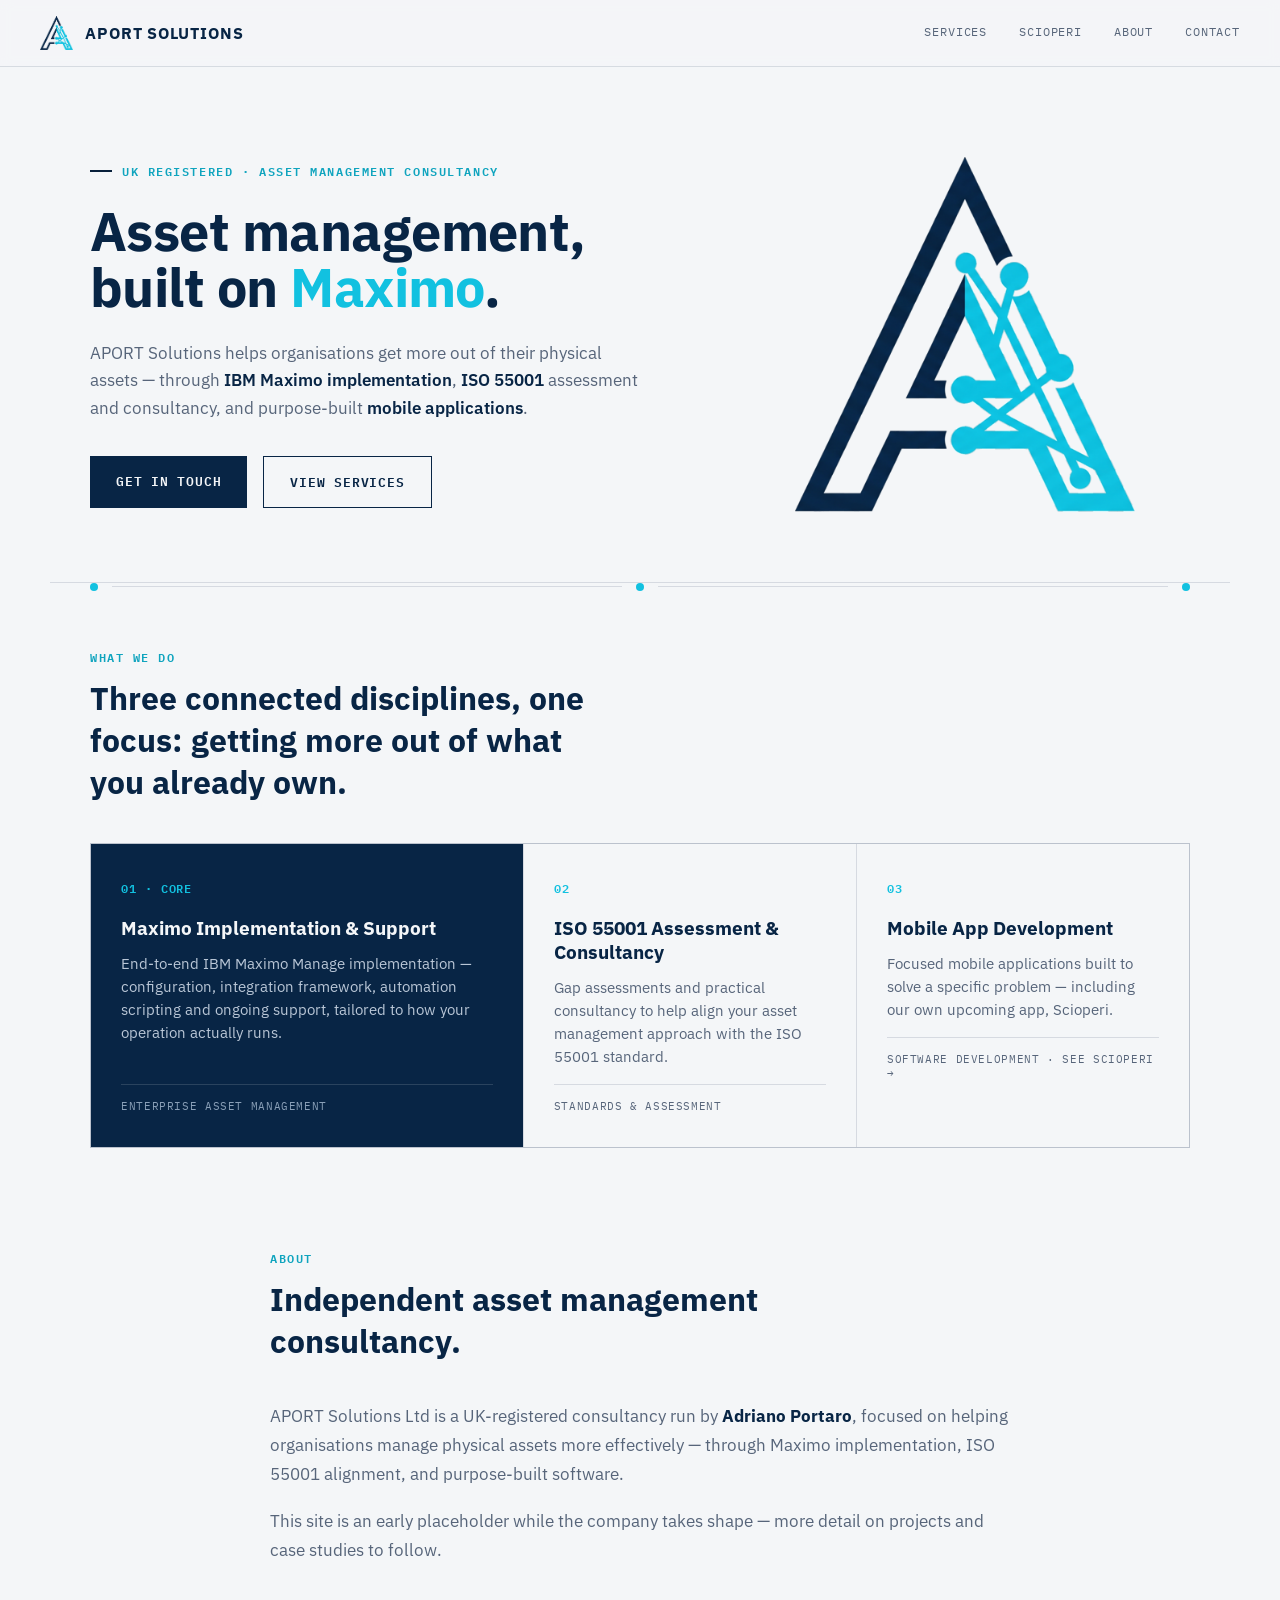
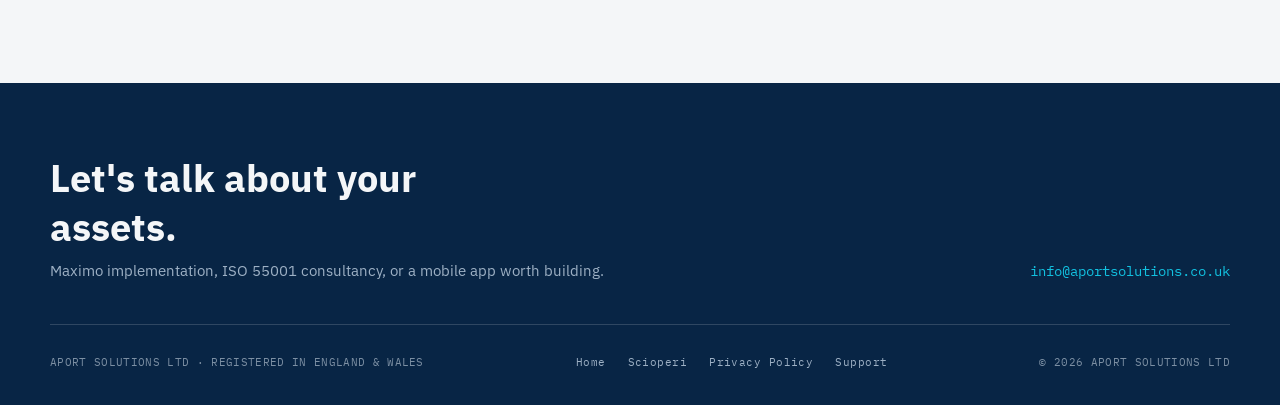
==== index.html @ c3f75586 "Restructure site: add Scioperi page, privacy policy, and support page" ====
<!DOCTYPE html>
<html lang="en">
<head>
<meta charset="UTF-8">
<meta name="viewport" content="width=device-width, initial-scale=1.0">
<title>APORT Solutions Ltd — Asset Management Consultancy</title>
<link rel="preconnect" href="https://fonts.googleapis.com">
<link href="https://fonts.googleapis.com/css2?family=IBM+Plex+Sans:wght@400;500;600;700&family=IBM+Plex+Mono:wght@400;500;600&display=swap" rel="stylesheet">
<style>

  :root{
    --navy:#082545;
    --navy-deep:#051A33;
    --cyan:#12C1E0;
    --paper:#F4F6F8;
    --panel:#EAEEF1;
    --steel:#57657A;
    --line: rgba(8,37,69,0.13);
  }
  *{box-sizing:border-box;}
  html{scroll-behavior:smooth;}
  body{
    margin:0;
    background:var(--paper);
    color:var(--navy);
    font-family:'IBM Plex Sans', sans-serif;
    -webkit-font-smoothing:antialiased;
  }
  .mono{font-family:'IBM Plex Mono', monospace;}
  a{color:inherit;}

  header.topbar{
    position:sticky; top:0; z-index:50;
    display:flex; align-items:center; justify-content:space-between;
    padding:16px 40px;
    background:rgba(244,246,248,0.9);
    backdrop-filter:blur(6px);
    border-bottom:1px solid var(--line);
  }
  .brand{display:flex; align-items:center; gap:12px; text-decoration:none;}
  .brand img{height:34px; width:auto; display:block;}
  .brand-name{font-weight:700; font-size:16px; letter-spacing:0.06em; color:var(--navy);}
  nav.links{display:flex; gap:32px; font-family:'IBM Plex Mono', monospace; font-size:12px; letter-spacing:0.07em; text-transform:uppercase;}
  nav.links a{text-decoration:none; color:var(--steel); border-bottom:1px solid transparent; padding-bottom:3px; transition:border-color .2s, color .2s;}
  nav.links a:hover, nav.links a:focus-visible{color:var(--navy); border-color:var(--cyan);}
  nav.links a.current{color:var(--navy); border-color:var(--cyan);}
  @media (max-width:720px){ nav.links{display:none;} }

  .hero{
    max-width:1180px; margin:0 auto;
    padding:90px 40px 70px;
    display:grid; grid-template-columns:1.15fr 0.85fr; gap:40px; align-items:center;
    border-bottom:1px solid var(--line);
  }
  .hero.narrow{grid-template-columns:1fr; max-width:820px; padding:80px 40px 56px;}
  .eyebrow{
    font-family:'IBM Plex Mono', monospace; font-size:12px; letter-spacing:0.13em;
    text-transform:uppercase; color:var(--cyan); font-weight:600;
    display:flex; align-items:center; gap:10px; margin-bottom:22px;
    filter:brightness(0.85);
  }
  .eyebrow::before{content:''; width:22px; height:2px; background:var(--navy); display:inline-block;}
  h1.hero-title{
    font-size:clamp(34px, 4.4vw, 54px);
    line-height:1.05; letter-spacing:-0.01em;
    font-weight:700; margin:0 0 24px;
  }
  h1.hero-title .accent{color:var(--cyan);}
  p.hero-sub{
    font-size:17px; line-height:1.6; color:var(--steel);
    max-width:56ch; margin:0 0 34px;
  }
  p.hero-sub b{color:var(--navy); font-weight:600;}
  .cta-row{display:flex; gap:16px; flex-wrap:wrap;}
  .btn{
    font-family:'IBM Plex Mono', monospace; font-size:13px; letter-spacing:0.06em;
    text-transform:uppercase; text-decoration:none; padding:14px 26px;
    display:inline-block; font-weight:600; transition:background .2s, color .2s;
  }
  .btn-primary{background:var(--navy); color:var(--paper);}
  .btn-primary:hover{background:var(--cyan); color:var(--navy-deep);}
  .btn-ghost{border:1px solid var(--navy); color:var(--navy);}
  .btn-ghost:hover{background:var(--navy); color:var(--paper);}
  .hero-mark{display:flex; justify-content:center;}
  .hero-mark img{width:100%; max-width:340px; height:auto;}
  @media (max-width:820px){
    .hero{grid-template-columns:1fr; padding:64px 24px 50px;}
    .hero-mark{order:-1; max-width:180px; margin:0 auto 10px;}
    .hero-mark img{max-width:180px;}
  }

  .connector{
    max-width:1180px; margin:0 auto; padding:0 40px;
    display:flex; align-items:center; gap:14px;
    color:var(--steel); font-family:'IBM Plex Mono',monospace; font-size:11.5px;
    letter-spacing:0.1em; text-transform:uppercase;
  }
  .connector .node{width:8px; height:8px; border-radius:50%; background:var(--cyan); flex:none;}
  .connector .wire{flex:1; height:1px; background:var(--line);}

  section.services{padding:56px 40px 100px; max-width:1180px; margin:0 auto;}
  .section-label{font-family:'IBM Plex Mono',monospace; font-size:12px; text-transform:uppercase; letter-spacing:0.13em; color:var(--cyan); font-weight:600; margin:0 0 10px; filter:brightness(0.85);}
  h2.section-title{font-size:clamp(24px,3vw,32px); margin:0 0 40px; font-weight:700; max-width:26ch;}

  .svc-grid{display:grid; grid-template-columns: 1.3fr 1fr 1fr; gap:1px; background:var(--line); border:1px solid var(--line);}
  .svc-card{background:var(--paper); padding:34px 30px; display:flex; flex-direction:column;}
  .svc-card.primary{background:var(--navy); color:var(--paper);}
  .svc-card .svc-code{font-family:'IBM Plex Mono',monospace; font-size:11.5px; letter-spacing:0.08em; margin-bottom:18px; color:var(--cyan); font-weight:600;}
  .svc-card h3{font-size:19px; margin:0 0 12px; font-weight:700;}
  .svc-card p{font-size:14.5px; line-height:1.6; color:var(--steel); margin:0 0 16px; flex:1;}
  .svc-card.primary p{color:#B9C6D6;}
  .svc-tag{font-family:'IBM Plex Mono',monospace; font-size:10.5px; letter-spacing:0.06em; text-transform:uppercase; color:var(--steel); border-top:1px solid var(--line); padding-top:14px; margin-top:auto;}
  .svc-card.primary .svc-tag{color:#8AA0B8; border-top-color:rgba(244,246,248,0.14);}
  .svc-card.link{cursor:pointer;}
  a.svc-card{text-decoration:none; color:inherit; display:flex;}
  @media (max-width:900px){ .svc-grid{grid-template-columns:1fr;} }

  section.scioperi-feature{padding:0 40px 100px; max-width:1180px; margin:0 auto;}
  .scioperi-panel{
    background:var(--navy-deep); color:var(--paper);
    display:grid; grid-template-columns:1fr 1fr; gap:0;
    overflow:hidden;
  }
  .scioperi-copy{padding:48px 44px;}
  .badge{
    display:inline-flex; align-items:center; gap:8px;
    font-family:'IBM Plex Mono',monospace; font-size:11px; letter-spacing:0.08em; text-transform:uppercase;
    background:rgba(18,193,224,0.14); color:var(--cyan); padding:6px 12px; margin-bottom:20px;
  }
  .badge .dot{width:6px; height:6px; border-radius:50%; background:var(--cyan); animation:pulse 2s infinite;}
  @media (prefers-reduced-motion: reduce){ .badge .dot{animation:none;} }
  @keyframes pulse{0%,100%{opacity:1;}50%{opacity:0.35;}}
  .scioperi-copy h3{font-size:26px; margin:0 0 16px; font-weight:700;}
  .scioperi-copy p{font-size:15px; line-height:1.65; color:#B9C6D6; margin:0 0 18px; max-width:44ch;}
  .scioperi-meta{display:flex; gap:26px; flex-wrap:wrap; margin-top:22px; font-family:'IBM Plex Mono',monospace; font-size:11.5px; color:#8AA0B8; text-transform:uppercase; letter-spacing:0.05em;}
  .scioperi-meta b{color:var(--cyan); display:block; font-size:13px; margin-bottom:4px; letter-spacing:0.02em; text-transform:none;}
  .scioperi-visual{
    background:
      radial-gradient(circle at 30% 30%, rgba(18,193,224,0.28), transparent 55%),
      radial-gradient(circle at 70% 70%, rgba(18,193,224,0.16), transparent 55%);
    display:flex; align-items:center; justify-content:center; padding:40px; position:relative;
  }
  .scioperi-visual svg{width:100%; max-width:280px; height:auto;}
  @media (max-width:820px){
    .scioperi-panel{grid-template-columns:1fr;}
    .scioperi-visual{order:-1; padding:30px;}
    .scioperi-copy{padding:36px 26px;}
  }

  section.about{padding:0 40px 100px; max-width:820px; margin:0 auto;}
  section.about p{font-size:16.5px; line-height:1.75; color:var(--steel); margin:0 0 18px;}
  section.about p b{color:var(--navy);}

  footer{background:var(--navy); color:var(--paper); padding:70px 40px 36px;}
  .footer-inner{max-width:1180px; margin:0 auto;}
  .footer-cta{display:flex; justify-content:space-between; align-items:flex-end; flex-wrap:wrap; gap:30px; border-bottom:1px solid rgba(244,246,248,0.16); padding-bottom:44px; margin-bottom:30px;}
  .footer-cta h2{font-size:clamp(26px,3.6vw,38px); margin:0 0 10px; max-width:16ch; font-weight:700;}
  .footer-cta p{color:#9DB0C4; font-size:14.5px; margin:0;}
  .footer-contact{font-family:'IBM Plex Mono',monospace; font-size:14px;}
  .footer-contact a{text-decoration:none; color:var(--cyan);}
  .footer-meta{display:flex; justify-content:space-between; flex-wrap:wrap; gap:12px; font-family:'IBM Plex Mono',monospace; font-size:11px; color:#7C8FA3; letter-spacing:0.03em;}
  .footer-links{display:flex; gap:22px; flex-wrap:wrap; font-family:'IBM Plex Mono',monospace; font-size:11px; letter-spacing:0.04em;}
  .footer-links a{text-decoration:none; color:#9DB0C4;}
  .footer-links a:hover{color:var(--cyan);}

  ::selection{background:var(--cyan); color:var(--navy-deep);}
  a:focus-visible, button:focus-visible{outline:2px solid var(--cyan); outline-offset:3px;}

  /* generic content page (privacy / support) */
  section.doc{padding:0 40px 100px; max-width:760px; margin:0 auto;}
  section.doc h2{font-size:22px; margin:36px 0 14px; font-weight:700;}
  section.doc h2:first-child{margin-top:0;}
  section.doc p, section.doc li{font-size:15px; line-height:1.75; color:var(--steel); margin:0 0 14px;}
  section.doc ul{margin:0 0 18px; padding-left:20px;}
  section.doc .updated{font-family:'IBM Plex Mono',monospace; font-size:12px; color:var(--steel); margin-bottom:30px; display:block;}
  .note-box{background:var(--panel); border-left:3px solid var(--cyan); padding:16px 20px; font-size:13.5px; color:var(--steel); line-height:1.6; margin:0 0 34px;}
  .note-box b{color:var(--navy);}
  .faq-item{border-top:1px solid var(--line); padding:22px 0;}
  .faq-item:last-child{border-bottom:1px solid var(--line);}
  .faq-item h3{font-size:16px; margin:0 0 8px; font-weight:600;}
  .faq-item p{margin:0;}

  @media (max-width:640px){
    header.topbar{padding:14px 20px;}
    section.services{padding:40px 20px 70px;}
    section.scioperi-feature, section.about, section.doc{padding:0 20px 70px;}
    footer{padding:50px 20px 26px;}
    .connector{padding:0 20px;}
  }

</style>
</head>
<body>
<header class="topbar">
  <a class="brand" href="index.html">
    <img src="[data-uri]" alt="APORT Solutions mark">
    <span class="brand-name">APORT SOLUTIONS</span>
  </a>
  <nav class="links">
    <a href="index.html#services">Services</a>
    <a href="scioperi.html">Scioperi</a>
    <a href="index.html#about">About</a>
    <a href="index.html#contact">Contact</a>
  </nav>
</header>

<section class="hero">
  <div>
    <div class="eyebrow">UK Registered &middot; Asset Management Consultancy</div>
    <h1 class="hero-title">Asset management, built on <span class="accent">Maximo</span>.</h1>
    <p class="hero-sub">APORT Solutions helps organisations get more out of their physical assets &mdash; through <b>IBM Maximo implementation</b>, <b>ISO 55001</b> assessment and consultancy, and purpose-built <b>mobile applications</b>.</p>
    <div class="cta-row">
      <a class="btn btn-primary" href="#contact">Get in touch</a>
      <a class="btn btn-ghost" href="#services">View services</a>
    </div>
  </div>
  <div class="hero-mark">
    <img src="[data-uri]" alt="APORT Solutions logo mark">
  </div>
</section>

<div class="connector">
  <span class="node"></span><span class="wire"></span><span class="node"></span><span class="wire"></span><span class="node"></span>
</div>

<section class="services" id="services">
  <div class="section-label">What we do</div>
  <h2 class="section-title">Three connected disciplines, one focus: getting more out of what you already own.</h2>
  <div class="svc-grid">
    <div class="svc-card primary">
      <div class="svc-code">01 &middot; CORE</div>
      <h3>Maximo Implementation &amp; Support</h3>
      <p>End-to-end IBM Maximo Manage implementation &mdash; configuration, integration framework, automation scripting and ongoing support, tailored to how your operation actually runs.</p>
      <div class="svc-tag">Enterprise Asset Management</div>
    </div>
    <div class="svc-card">
      <div class="svc-code">02</div>
      <h3>ISO 55001 Assessment &amp; Consultancy</h3>
      <p>Gap assessments and practical consultancy to help align your asset management approach with the ISO 55001 standard.</p>
      <div class="svc-tag">Standards &amp; Assessment</div>
    </div>
    <a class="svc-card" href="scioperi.html" style="text-decoration:none; color:inherit;">
      <div>
        <div class="svc-code">03</div>
        <h3>Mobile App Development</h3>
        <p>Focused mobile applications built to solve a specific problem &mdash; including our own upcoming app, Scioperi.</p>
        <div class="svc-tag">Software Development &middot; See Scioperi &rarr;</div>
      </div>
    </a>
  </div>
</section>

<section class="about" id="about">
  <div class="section-label">About</div>
  <h2 class="section-title">Independent asset management consultancy.</h2>
  <p>APORT Solutions Ltd is a UK-registered consultancy run by <b>Adriano Portaro</b>, focused on helping organisations manage physical assets more effectively &mdash; through Maximo implementation, ISO 55001 alignment, and purpose-built software.</p>
  <p>This site is an early placeholder while the company takes shape &mdash; more detail on projects and case studies to follow.</p>
</section>

<footer id="contact">
  <div class="footer-inner">
    <div class="footer-cta">
      <div>
        <h2>Let's talk about your assets.</h2>
        <p>Maximo implementation, ISO 55001 consultancy, or a mobile app worth building.</p>
      </div>
      <div class="footer-contact">
        <div><a href="mailto:info@aportsolutions.co.uk">info@aportsolutions.co.uk</a></div>
      </div>
    </div>
    <div class="footer-meta">
      <div>APORT SOLUTIONS LTD &middot; REGISTERED IN ENGLAND &amp; WALES</div>
      <div class="footer-links">
        <a href="index.html">Home</a>
        <a href="scioperi.html">Scioperi</a>
        <a href="privacy-policy.html">Privacy Policy</a>
        <a href="support.html">Support</a>
      </div>
      <div>&copy; 2026 APORT SOLUTIONS LTD</div>
    </div>
  </div>
</footer>
</body>
</html>
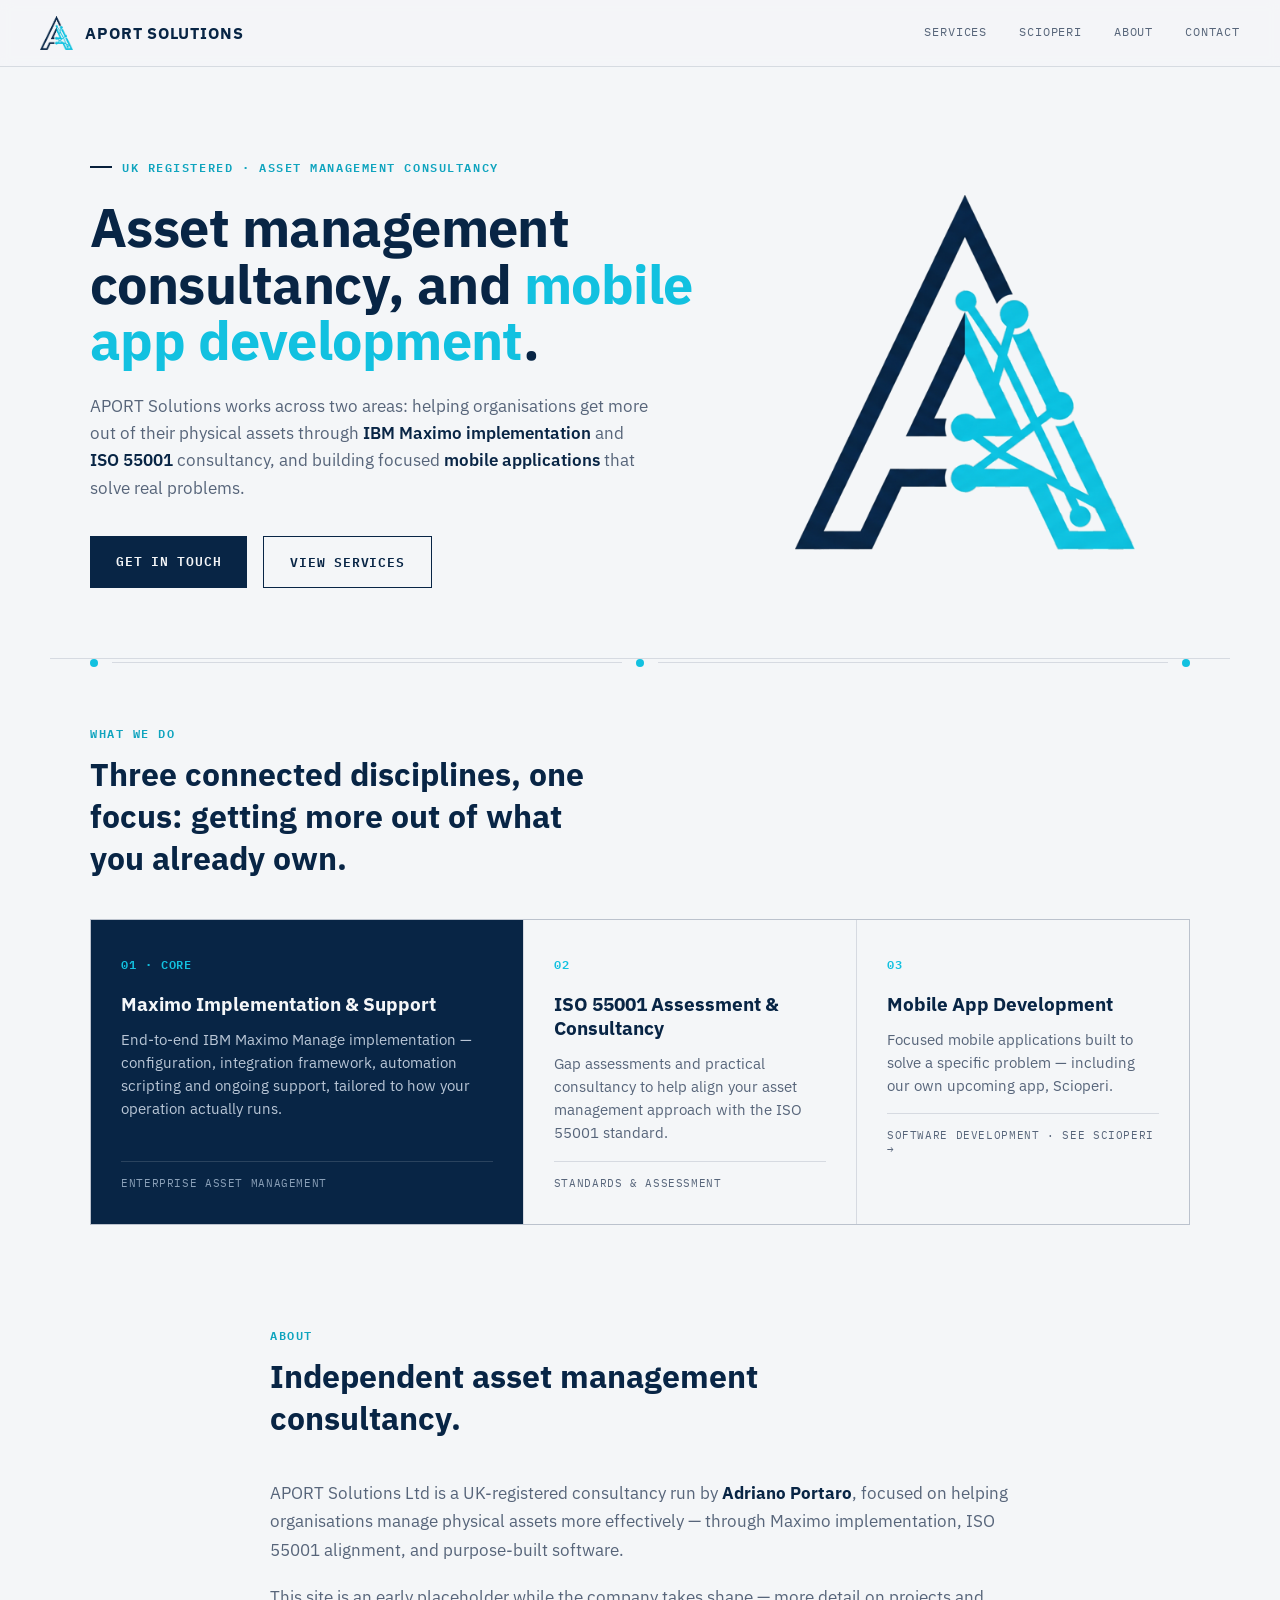
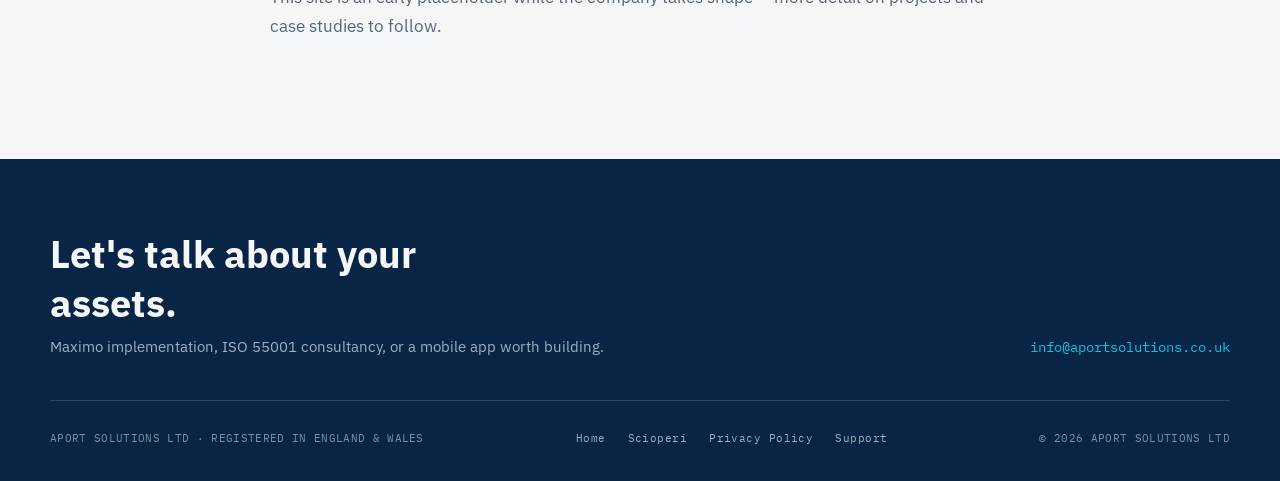
==== commit 0ff5a52e: "Bilancio il sottotitolo hero tra asset management e mobile app development" ====
--- a/index.html
+++ b/index.html
@@ -207,8 +207,8 @@
 <section class="hero">
   <div>
     <div class="eyebrow">UK Registered &middot; Asset Management Consultancy</div>
-    <h1 class="hero-title">Asset management, built on <span class="accent">Maximo</span>.</h1>
-    <p class="hero-sub">APORT Solutions helps organisations get more out of their physical assets &mdash; through <b>IBM Maximo implementation</b>, <b>ISO 55001</b> assessment and consultancy, and purpose-built <b>mobile applications</b>.</p>
+    <h1 class="hero-title">Asset management consultancy, and <span class="accent">mobile app development</span>.</h1>
+    <p class="hero-sub">APORT Solutions works across two areas: helping organisations get more out of their physical assets through <b>IBM Maximo implementation</b> and <b>ISO 55001</b> consultancy, and building focused <b>mobile applications</b> that solve real problems.</p>
     <div class="cta-row">
       <a class="btn btn-primary" href="#contact">Get in touch</a>
       <a class="btn btn-ghost" href="#services">View services</a>
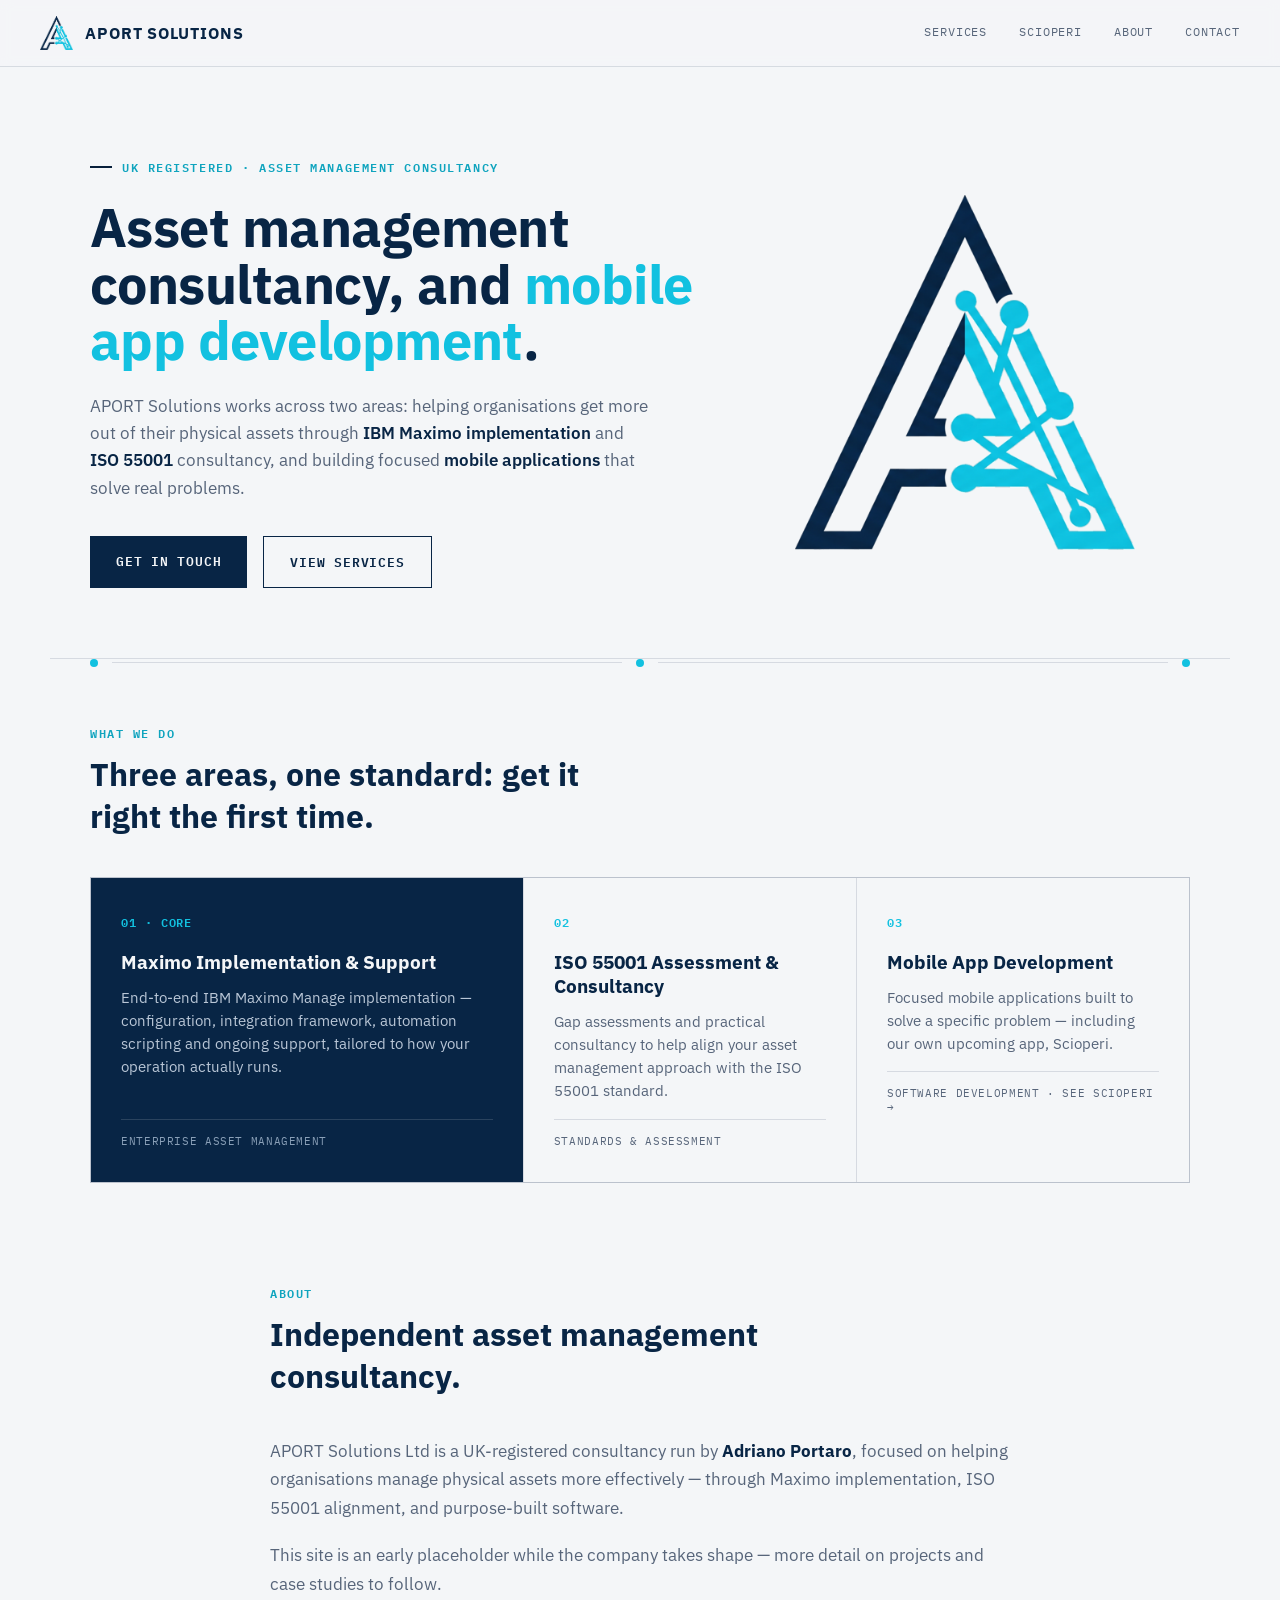
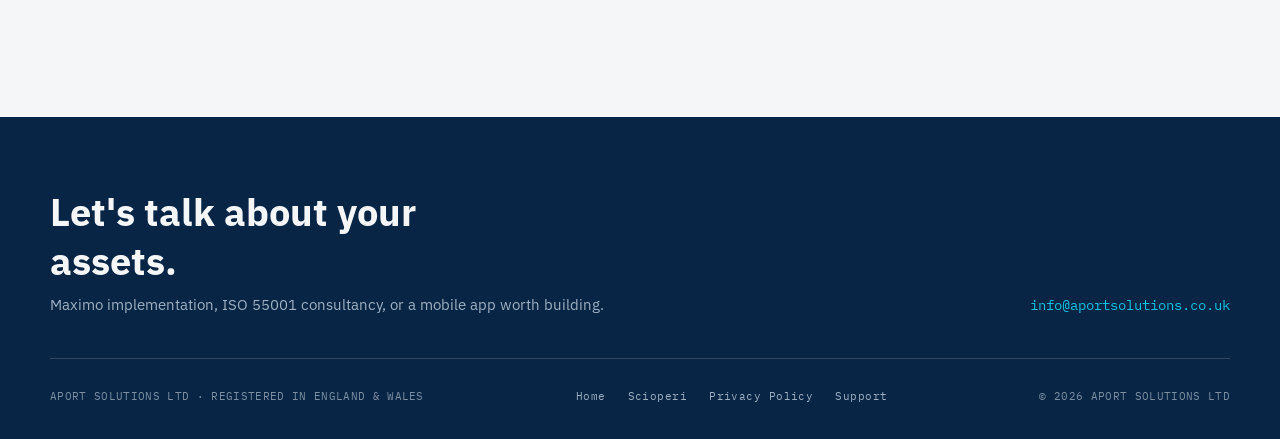
==== commit c8b09844: "Rendo neutro anche il titolo della sezione servizi" ====
--- a/index.html
+++ b/index.html
@@ -225,7 +225,7 @@
 
 <section class="services" id="services">
   <div class="section-label">What we do</div>
-  <h2 class="section-title">Three connected disciplines, one focus: getting more out of what you already own.</h2>
+  <h2 class="section-title">Three areas, one standard: get it right the first time.</h2>
   <div class="svc-grid">
     <div class="svc-card primary">
       <div class="svc-code">01 &middot; CORE</div>
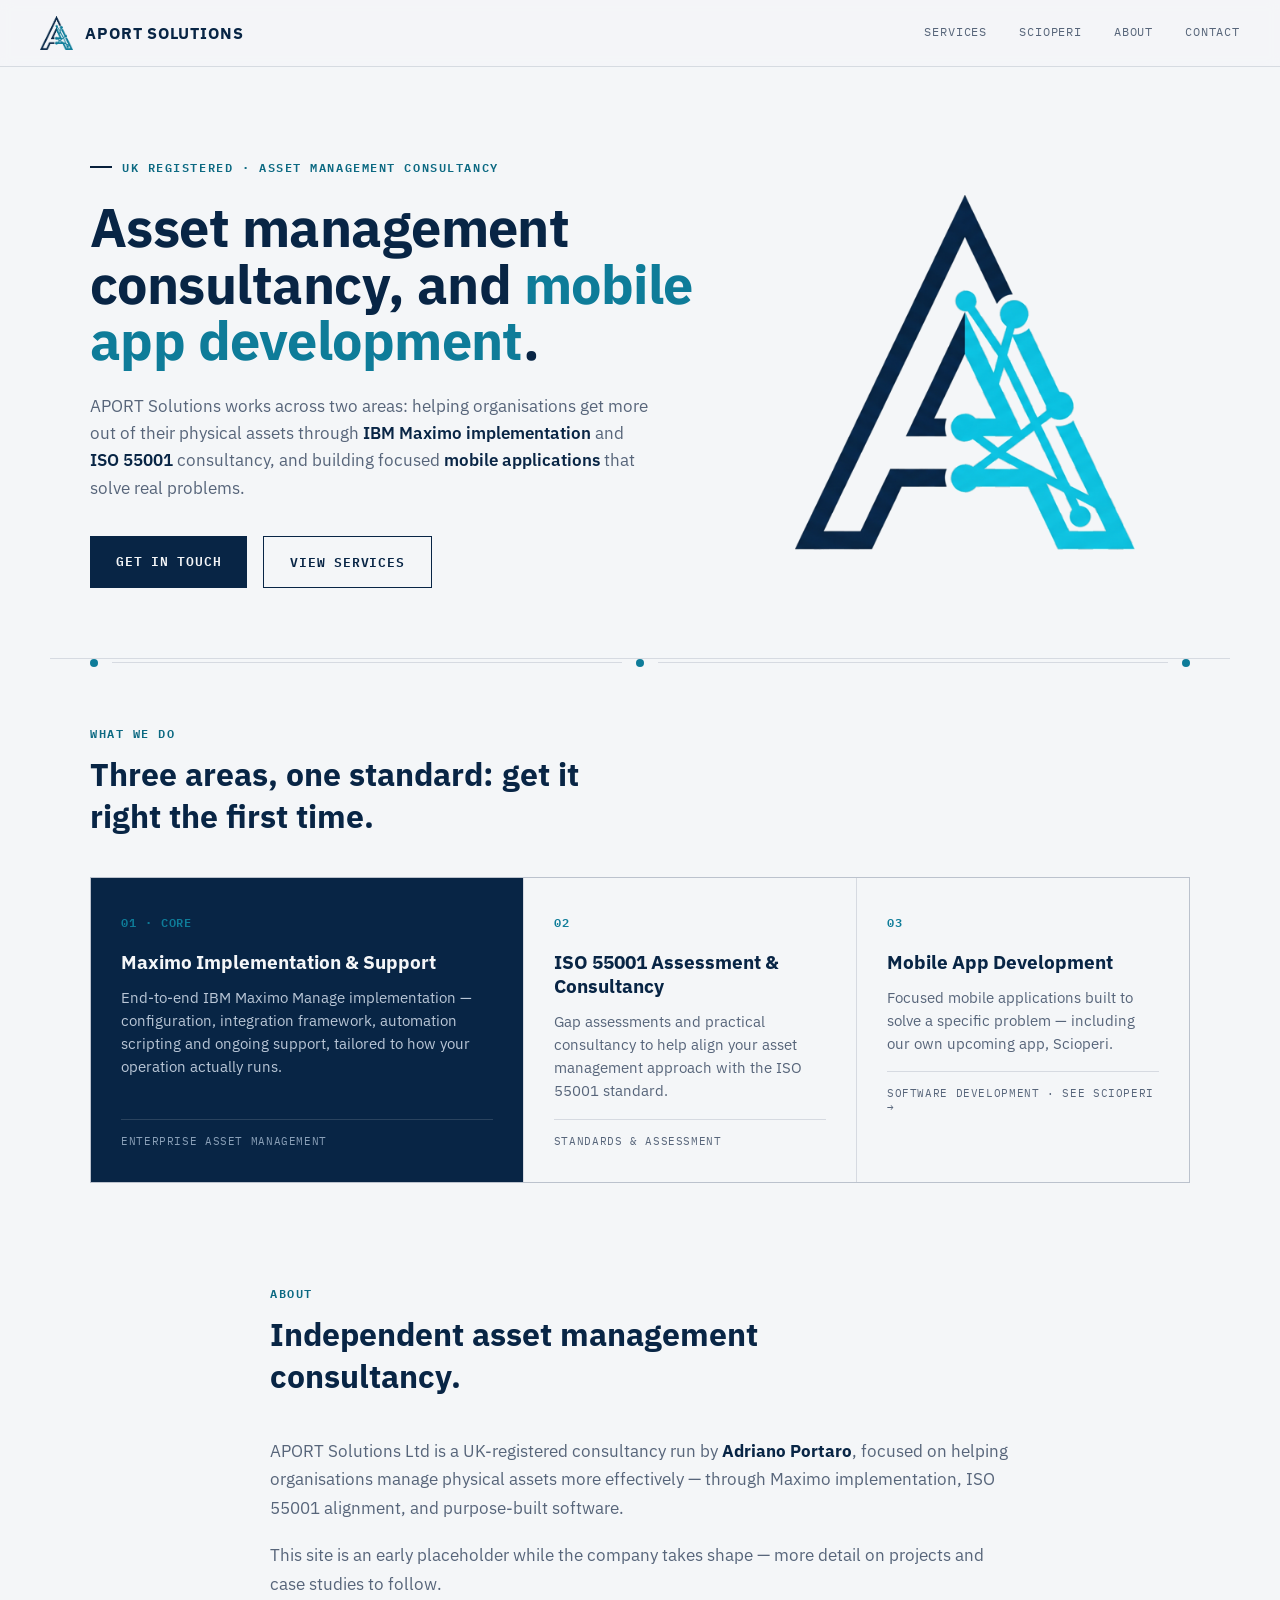
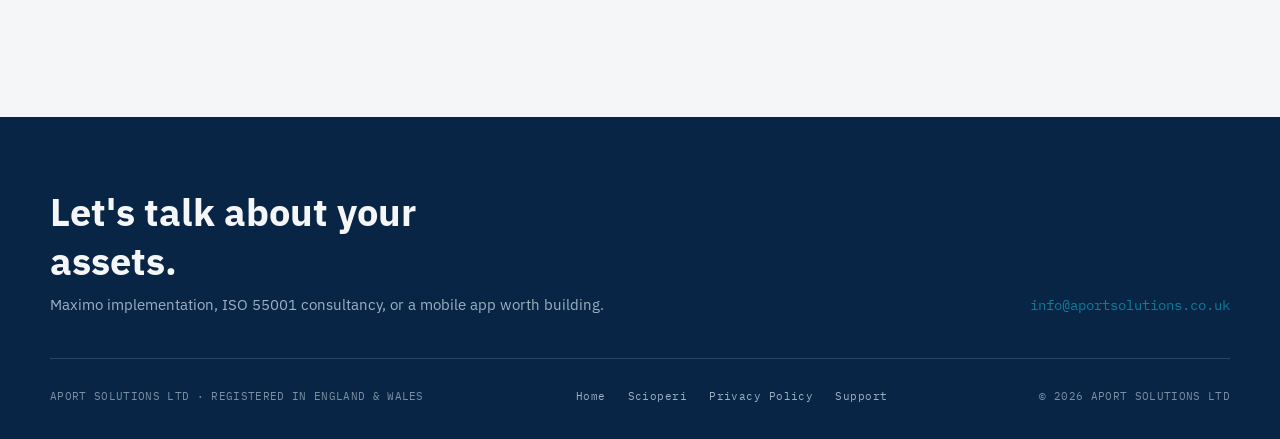
==== commit b760661f: "Ricoloro anche il logo con la nuova tonalita' di blu piu' scura" ====
--- a/index.html
+++ b/index.html
@@ -11,7 +11,7 @@
   :root{
     --navy:#082545;
     --navy-deep:#051A33;
-    --cyan:#12C1E0;
+    --cyan:#0E7C99;
     --paper:#F4F6F8;
     --panel:#EAEEF1;
     --steel:#57657A;
@@ -193,7 +193,7 @@
 <body>
 <header class="topbar">
   <a class="brand" href="index.html">
-    <img src="[data-uri]" alt="APORT Solutions mark">
+    <img src="[data-uri]" alt="APORT Solutions mark">
     <span class="brand-name">APORT SOLUTIONS</span>
   </a>
   <nav class="links">
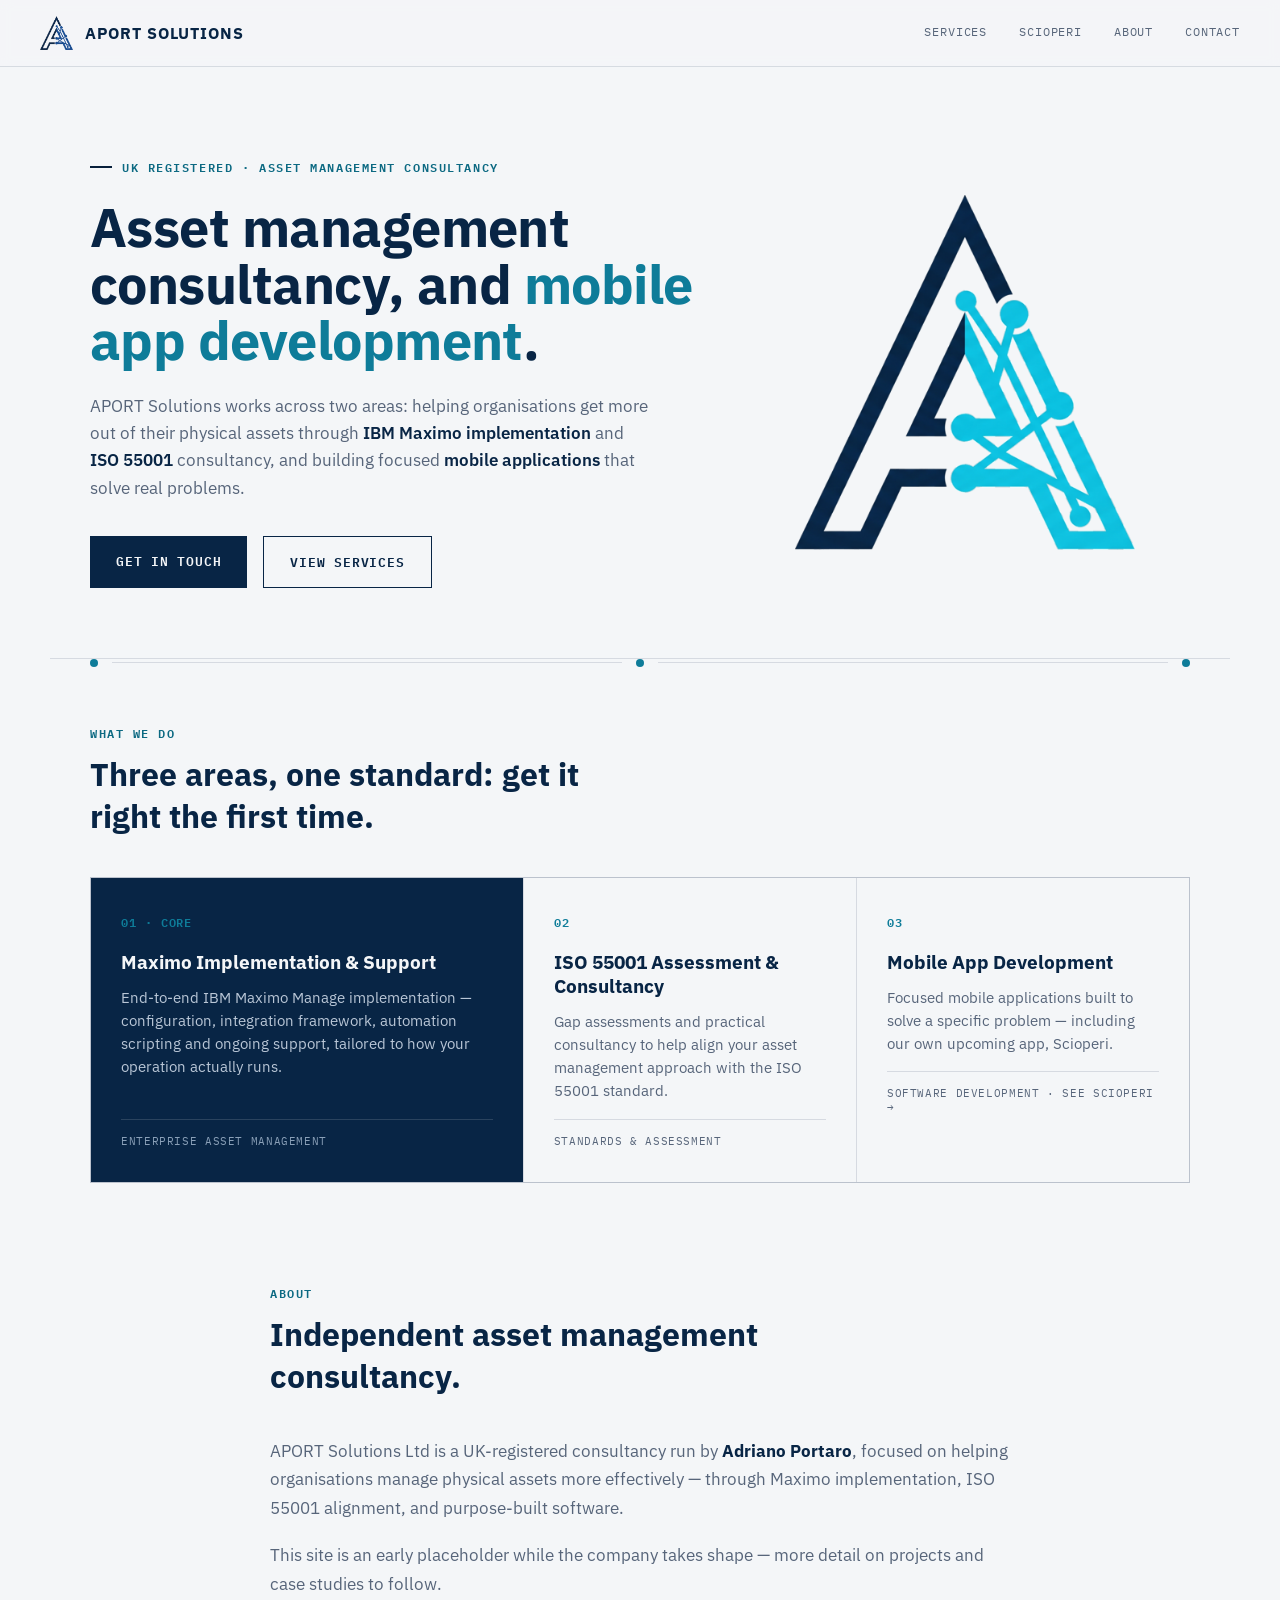
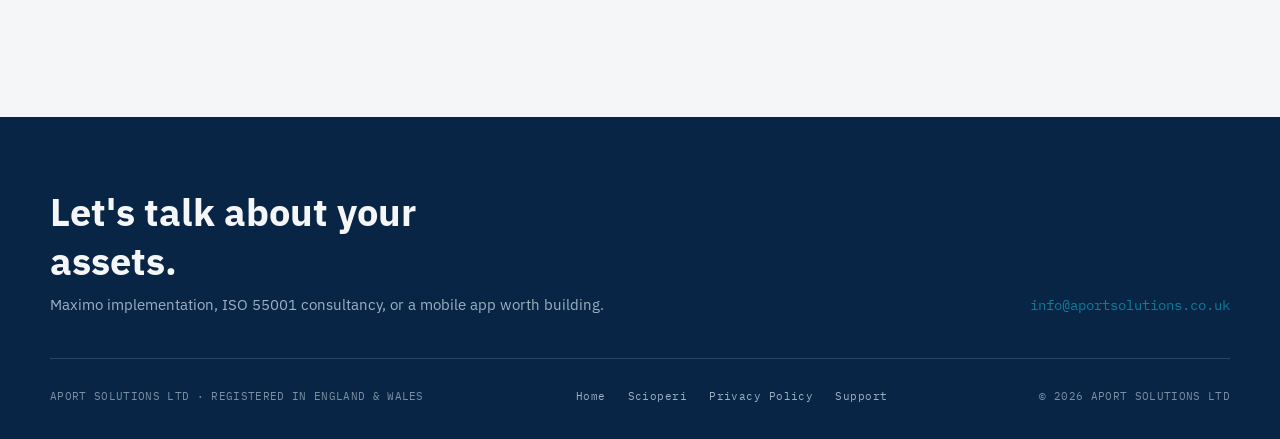
==== commit 10bcfd1a: "Sostituisco il logo con la versione fornita, ottimizzata per il web" ====
--- a/index.html
+++ b/index.html
@@ -193,7 +193,7 @@
 <body>
 <header class="topbar">
   <a class="brand" href="index.html">
-    <img src="[data-uri]" alt="APORT Solutions mark">
+    <img src="[data-uri]" alt="APORT Solutions mark">
     <span class="brand-name">APORT SOLUTIONS</span>
   </a>
   <nav class="links">
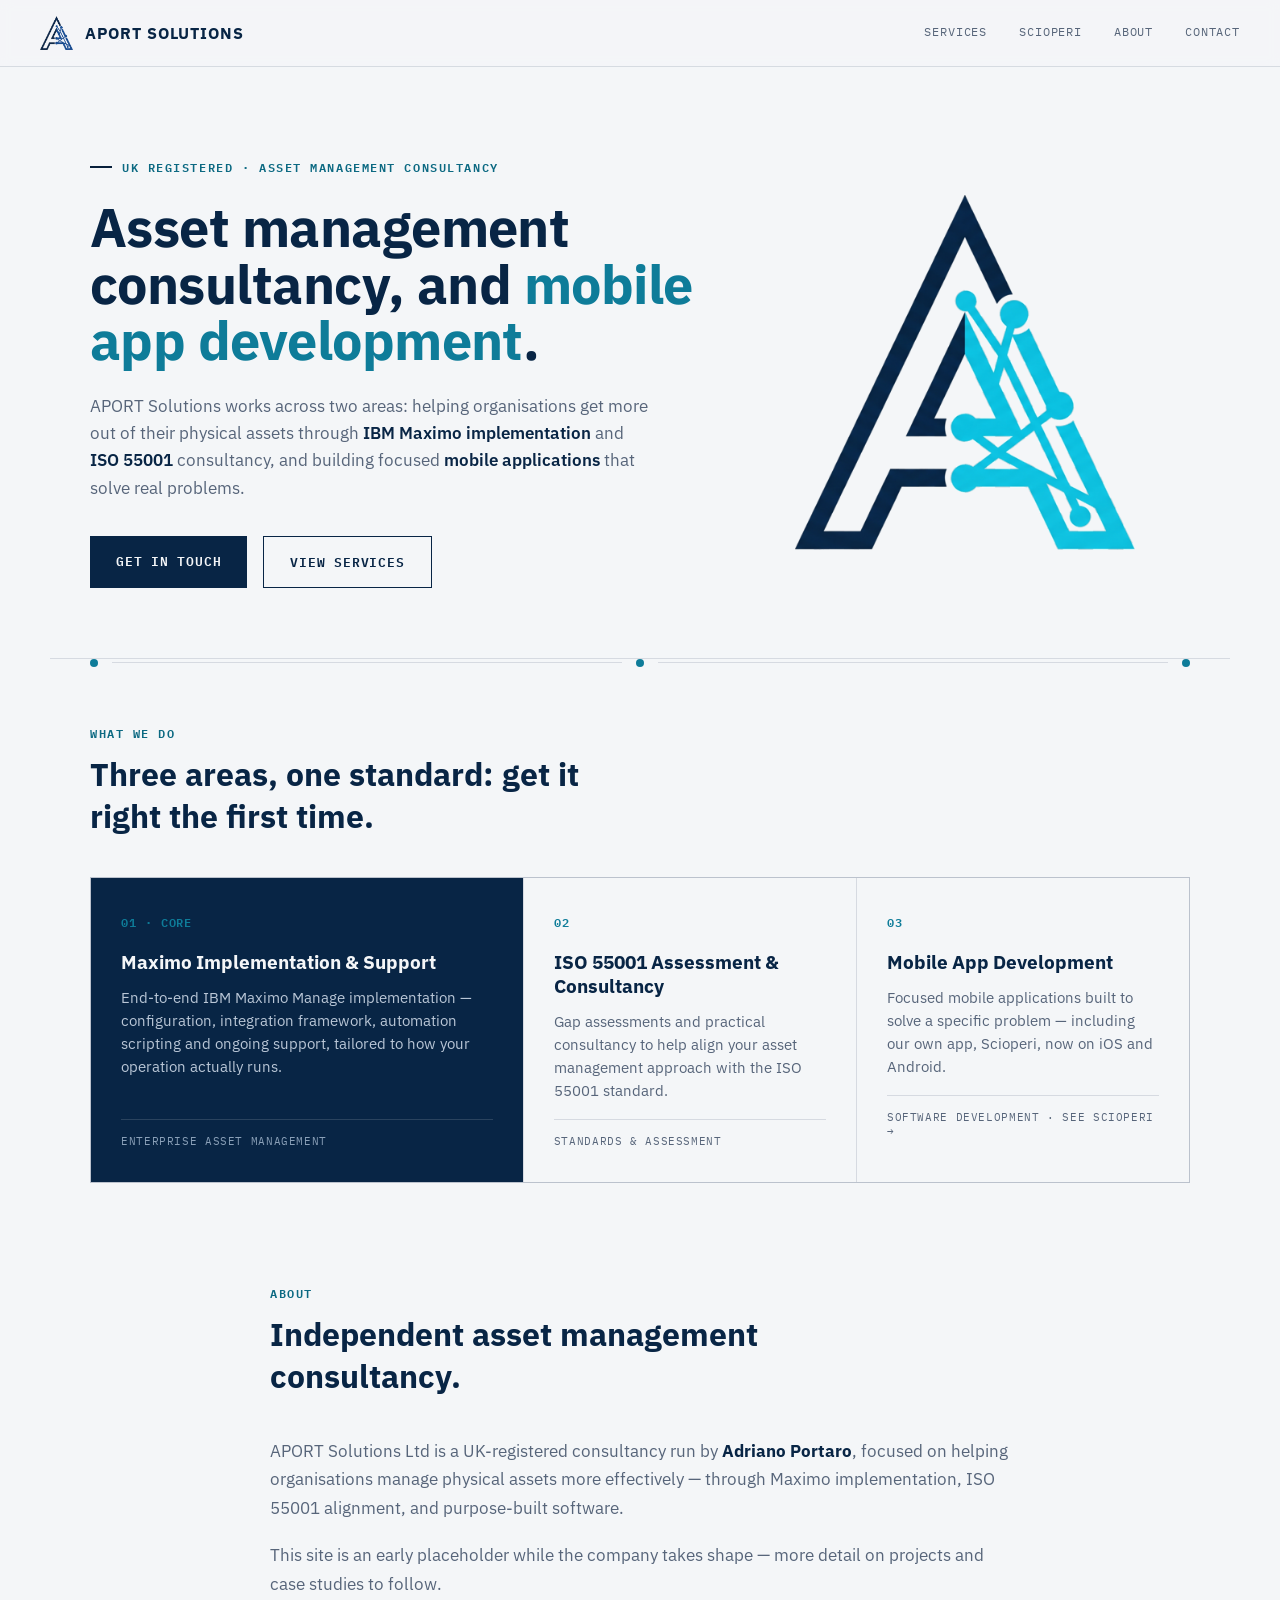
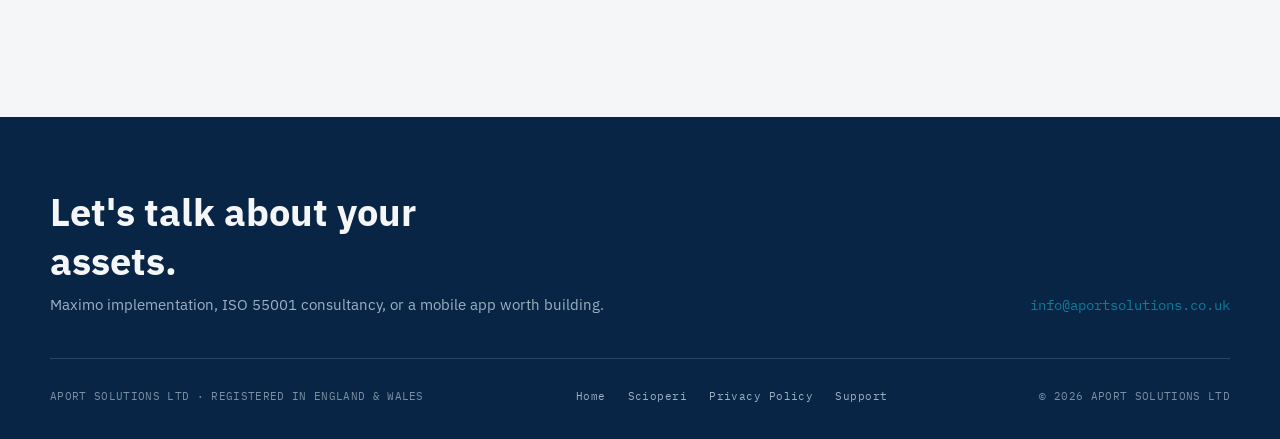
==== commit 24607065: "Scioperi: app disponibile su App Store e Google Play, aggiungo pulsanti store e splash screen" ====
--- a/index.html
+++ b/index.html
@@ -243,7 +243,7 @@
       <div>
         <div class="svc-code">03</div>
         <h3>Mobile App Development</h3>
-        <p>Focused mobile applications built to solve a specific problem &mdash; including our own upcoming app, Scioperi.</p>
+        <p>Focused mobile applications built to solve a specific problem &mdash; including our own app, Scioperi, now on iOS and Android.</p>
         <div class="svc-tag">Software Development &middot; See Scioperi &rarr;</div>
       </div>
     </a>
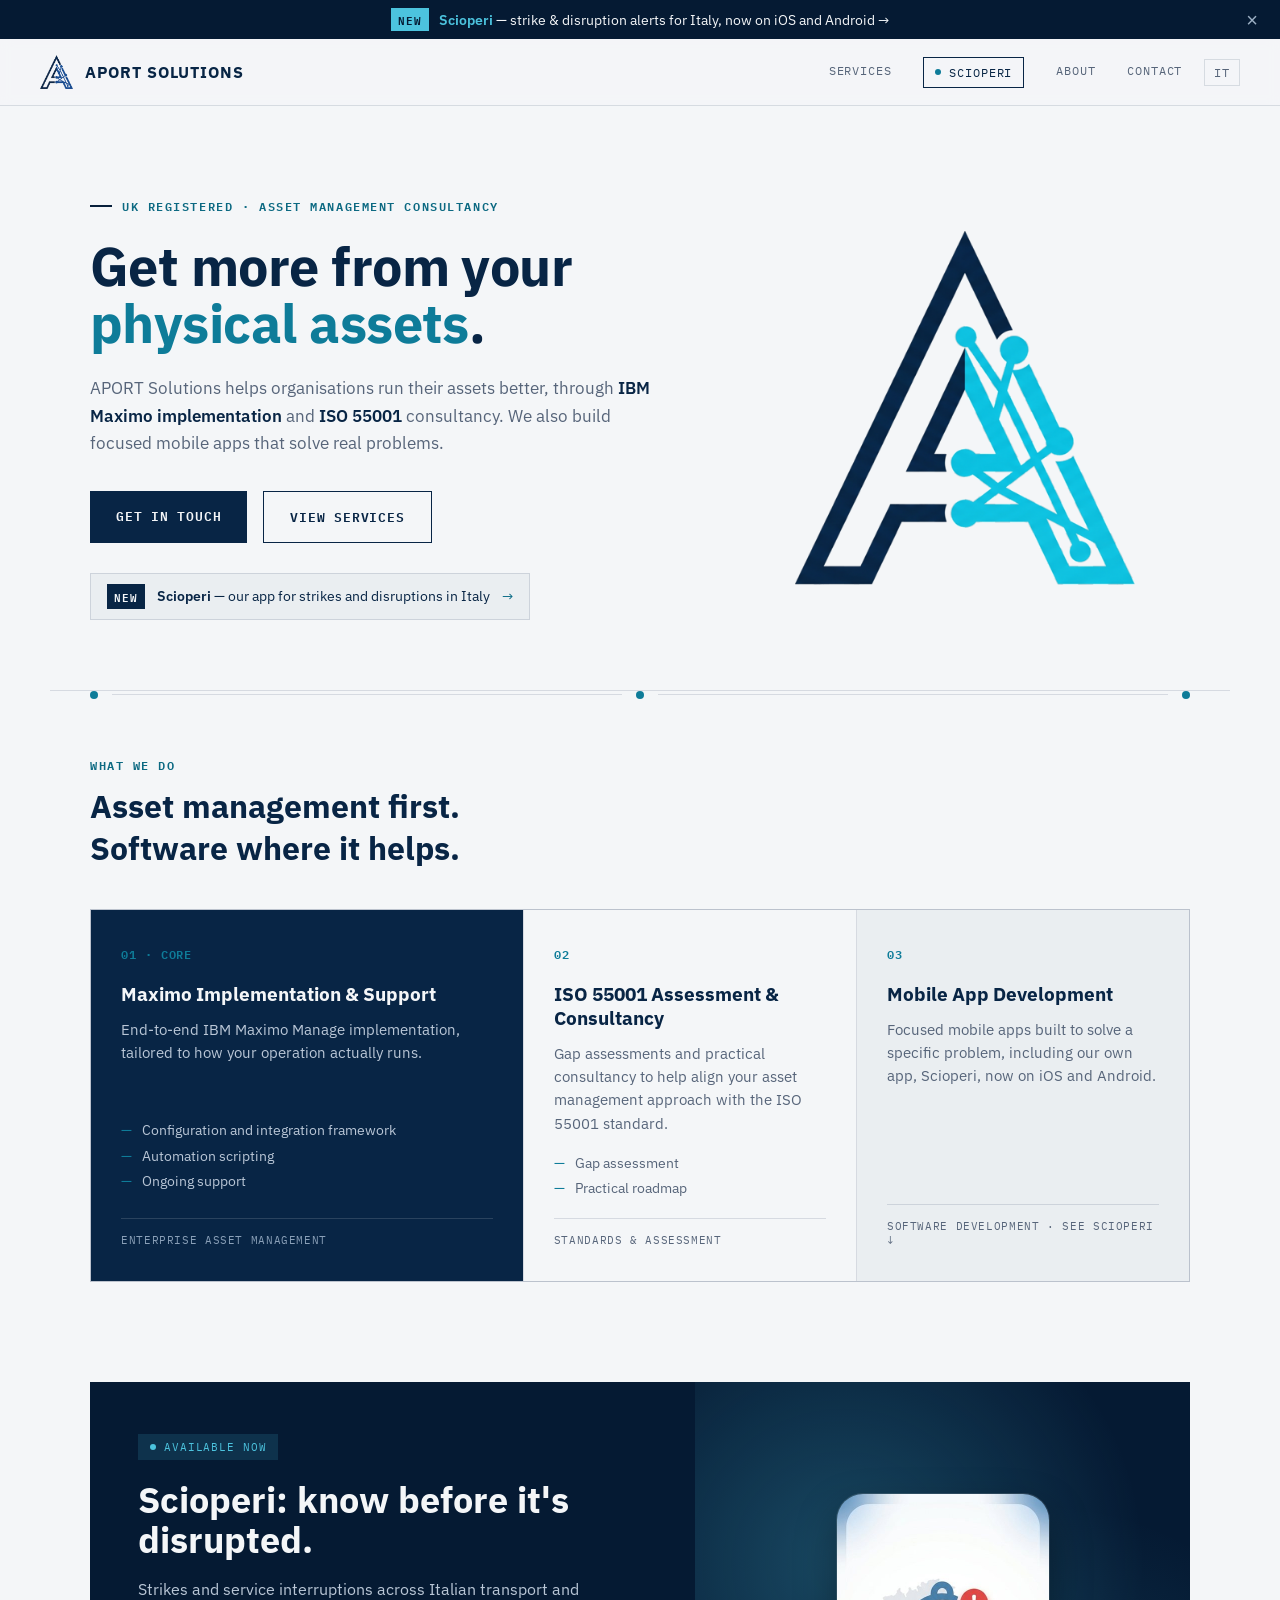
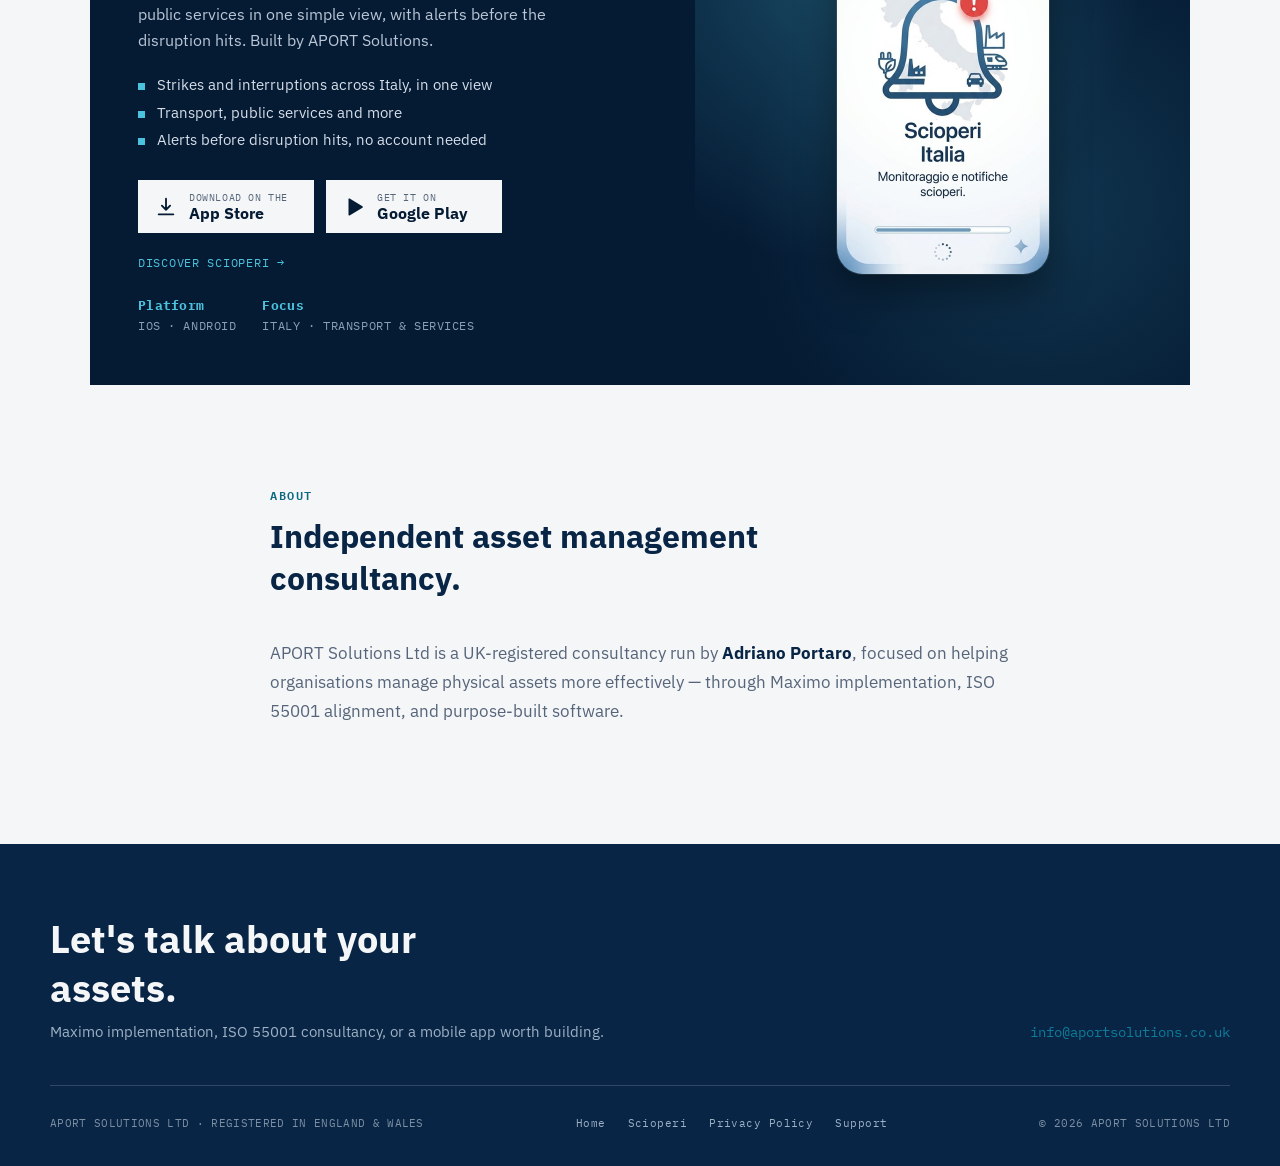
==== commit 222d6aad: "Rinnovo sito: CSS condiviso, home IT/EN, Scioperi in evidenza, menu mobile e meta SEO Co-Authored-By" ====
--- a/index.html
+++ b/index.html
@@ -4,218 +4,64 @@
 <meta charset="UTF-8">
 <meta name="viewport" content="width=device-width, initial-scale=1.0">
 <title>APORT Solutions Ltd — Asset Management Consultancy</title>
+<meta name="description" content="UK asset management consultancy: IBM Maximo implementation, ISO 55001 assessment, and mobile apps including Scioperi, now on iOS and Android.">
+<meta name="theme-color" content="#082545">
+<link rel="canonical" href="https://aportsolutions.co.uk/">
+<link rel="alternate" hreflang="it" href="https://aportsolutions.co.uk/index-it.html">
+<link rel="alternate" hreflang="en" href="https://aportsolutions.co.uk/index.html">
+<link rel="alternate" hreflang="x-default" href="https://aportsolutions.co.uk/index.html">
+<meta property="og:type" content="website">
+<meta property="og:site_name" content="APORT Solutions">
+<meta property="og:title" content="APORT Solutions Ltd — Asset Management Consultancy">
+<meta property="og:description" content="UK asset management consultancy: IBM Maximo implementation, ISO 55001 assessment, and mobile apps including Scioperi, now on iOS and Android.">
+<meta property="og:url" content="https://aportsolutions.co.uk/">
+<meta property="og:image" content="https://aportsolutions.co.uk/assets/logo-hero.png">
+<meta property="og:locale" content="en_GB">
+<link rel="icon" type="image/png" href="assets/favicon.png">
+<link rel="apple-touch-icon" href="assets/apple-touch-icon.png">
 <link rel="preconnect" href="https://fonts.googleapis.com">
+<link rel="preconnect" href="https://fonts.gstatic.com" crossorigin>
 <link href="https://fonts.googleapis.com/css2?family=IBM+Plex+Sans:wght@400;500;600;700&family=IBM+Plex+Mono:wght@400;500;600&display=swap" rel="stylesheet">
-<style>
-
-  :root{
-    --navy:#082545;
-    --navy-deep:#051A33;
-    --cyan:#0E7C99;
-    --paper:#F4F6F8;
-    --panel:#EAEEF1;
-    --steel:#57657A;
-    --line: rgba(8,37,69,0.13);
-  }
-  *{box-sizing:border-box;}
-  html{scroll-behavior:smooth;}
-  body{
-    margin:0;
-    background:var(--paper);
-    color:var(--navy);
-    font-family:'IBM Plex Sans', sans-serif;
-    -webkit-font-smoothing:antialiased;
-  }
-  .mono{font-family:'IBM Plex Mono', monospace;}
-  a{color:inherit;}
-
-  header.topbar{
-    position:sticky; top:0; z-index:50;
-    display:flex; align-items:center; justify-content:space-between;
-    padding:16px 40px;
-    background:rgba(244,246,248,0.9);
-    backdrop-filter:blur(6px);
-    border-bottom:1px solid var(--line);
-  }
-  .brand{display:flex; align-items:center; gap:12px; text-decoration:none;}
-  .brand img{height:34px; width:auto; display:block;}
-  .brand-name{font-weight:700; font-size:16px; letter-spacing:0.06em; color:var(--navy);}
-  nav.links{display:flex; gap:32px; font-family:'IBM Plex Mono', monospace; font-size:12px; letter-spacing:0.07em; text-transform:uppercase;}
-  nav.links a{text-decoration:none; color:var(--steel); border-bottom:1px solid transparent; padding-bottom:3px; transition:border-color .2s, color .2s;}
-  nav.links a:hover, nav.links a:focus-visible{color:var(--navy); border-color:var(--cyan);}
-  nav.links a.current{color:var(--navy); border-color:var(--cyan);}
-  @media (max-width:720px){ nav.links{display:none;} }
-
-  .hero{
-    max-width:1180px; margin:0 auto;
-    padding:90px 40px 70px;
-    display:grid; grid-template-columns:1.15fr 0.85fr; gap:40px; align-items:center;
-    border-bottom:1px solid var(--line);
-  }
-  .hero.narrow{grid-template-columns:1fr; max-width:820px; padding:80px 40px 56px;}
-  .eyebrow{
-    font-family:'IBM Plex Mono', monospace; font-size:12px; letter-spacing:0.13em;
-    text-transform:uppercase; color:var(--cyan); font-weight:600;
-    display:flex; align-items:center; gap:10px; margin-bottom:22px;
-    filter:brightness(0.85);
-  }
-  .eyebrow::before{content:''; width:22px; height:2px; background:var(--navy); display:inline-block;}
-  h1.hero-title{
-    font-size:clamp(34px, 4.4vw, 54px);
-    line-height:1.05; letter-spacing:-0.01em;
-    font-weight:700; margin:0 0 24px;
-  }
-  h1.hero-title .accent{color:var(--cyan);}
-  p.hero-sub{
-    font-size:17px; line-height:1.6; color:var(--steel);
-    max-width:56ch; margin:0 0 34px;
-  }
-  p.hero-sub b{color:var(--navy); font-weight:600;}
-  .cta-row{display:flex; gap:16px; flex-wrap:wrap;}
-  .btn{
-    font-family:'IBM Plex Mono', monospace; font-size:13px; letter-spacing:0.06em;
-    text-transform:uppercase; text-decoration:none; padding:14px 26px;
-    display:inline-block; font-weight:600; transition:background .2s, color .2s;
-  }
-  .btn-primary{background:var(--navy); color:var(--paper);}
-  .btn-primary:hover{background:var(--cyan); color:var(--navy-deep);}
-  .btn-ghost{border:1px solid var(--navy); color:var(--navy);}
-  .btn-ghost:hover{background:var(--navy); color:var(--paper);}
-  .hero-mark{display:flex; justify-content:center;}
-  .hero-mark img{width:100%; max-width:340px; height:auto;}
-  @media (max-width:820px){
-    .hero{grid-template-columns:1fr; padding:64px 24px 50px;}
-    .hero-mark{order:-1; max-width:180px; margin:0 auto 10px;}
-    .hero-mark img{max-width:180px;}
-  }
-
-  .connector{
-    max-width:1180px; margin:0 auto; padding:0 40px;
-    display:flex; align-items:center; gap:14px;
-    color:var(--steel); font-family:'IBM Plex Mono',monospace; font-size:11.5px;
-    letter-spacing:0.1em; text-transform:uppercase;
-  }
-  .connector .node{width:8px; height:8px; border-radius:50%; background:var(--cyan); flex:none;}
-  .connector .wire{flex:1; height:1px; background:var(--line);}
-
-  section.services{padding:56px 40px 100px; max-width:1180px; margin:0 auto;}
-  .section-label{font-family:'IBM Plex Mono',monospace; font-size:12px; text-transform:uppercase; letter-spacing:0.13em; color:var(--cyan); font-weight:600; margin:0 0 10px; filter:brightness(0.85);}
-  h2.section-title{font-size:clamp(24px,3vw,32px); margin:0 0 40px; font-weight:700; max-width:26ch;}
-
-  .svc-grid{display:grid; grid-template-columns: 1.3fr 1fr 1fr; gap:1px; background:var(--line); border:1px solid var(--line);}
-  .svc-card{background:var(--paper); padding:34px 30px; display:flex; flex-direction:column;}
-  .svc-card.primary{background:var(--navy); color:var(--paper);}
-  .svc-card .svc-code{font-family:'IBM Plex Mono',monospace; font-size:11.5px; letter-spacing:0.08em; margin-bottom:18px; color:var(--cyan); font-weight:600;}
-  .svc-card h3{font-size:19px; margin:0 0 12px; font-weight:700;}
-  .svc-card p{font-size:14.5px; line-height:1.6; color:var(--steel); margin:0 0 16px; flex:1;}
-  .svc-card.primary p{color:#B9C6D6;}
-  .svc-tag{font-family:'IBM Plex Mono',monospace; font-size:10.5px; letter-spacing:0.06em; text-transform:uppercase; color:var(--steel); border-top:1px solid var(--line); padding-top:14px; margin-top:auto;}
-  .svc-card.primary .svc-tag{color:#8AA0B8; border-top-color:rgba(244,246,248,0.14);}
-  .svc-card.link{cursor:pointer;}
-  a.svc-card{text-decoration:none; color:inherit; display:flex;}
-  @media (max-width:900px){ .svc-grid{grid-template-columns:1fr;} }
-
-  section.scioperi-feature{padding:0 40px 100px; max-width:1180px; margin:0 auto;}
-  .scioperi-panel{
-    background:var(--navy-deep); color:var(--paper);
-    display:grid; grid-template-columns:1fr 1fr; gap:0;
-    overflow:hidden;
-  }
-  .scioperi-copy{padding:48px 44px;}
-  .badge{
-    display:inline-flex; align-items:center; gap:8px;
-    font-family:'IBM Plex Mono',monospace; font-size:11px; letter-spacing:0.08em; text-transform:uppercase;
-    background:rgba(18,193,224,0.14); color:var(--cyan); padding:6px 12px; margin-bottom:20px;
-  }
-  .badge .dot{width:6px; height:6px; border-radius:50%; background:var(--cyan); animation:pulse 2s infinite;}
-  @media (prefers-reduced-motion: reduce){ .badge .dot{animation:none;} }
-  @keyframes pulse{0%,100%{opacity:1;}50%{opacity:0.35;}}
-  .scioperi-copy h3{font-size:26px; margin:0 0 16px; font-weight:700;}
-  .scioperi-copy p{font-size:15px; line-height:1.65; color:#B9C6D6; margin:0 0 18px; max-width:44ch;}
-  .scioperi-meta{display:flex; gap:26px; flex-wrap:wrap; margin-top:22px; font-family:'IBM Plex Mono',monospace; font-size:11.5px; color:#8AA0B8; text-transform:uppercase; letter-spacing:0.05em;}
-  .scioperi-meta b{color:var(--cyan); display:block; font-size:13px; margin-bottom:4px; letter-spacing:0.02em; text-transform:none;}
-  .scioperi-visual{
-    background:
-      radial-gradient(circle at 30% 30%, rgba(18,193,224,0.28), transparent 55%),
-      radial-gradient(circle at 70% 70%, rgba(18,193,224,0.16), transparent 55%);
-    display:flex; align-items:center; justify-content:center; padding:40px; position:relative;
-  }
-  .scioperi-visual svg{width:100%; max-width:280px; height:auto;}
-  @media (max-width:820px){
-    .scioperi-panel{grid-template-columns:1fr;}
-    .scioperi-visual{order:-1; padding:30px;}
-    .scioperi-copy{padding:36px 26px;}
-  }
-
-  section.about{padding:0 40px 100px; max-width:820px; margin:0 auto;}
-  section.about p{font-size:16.5px; line-height:1.75; color:var(--steel); margin:0 0 18px;}
-  section.about p b{color:var(--navy);}
-
-  footer{background:var(--navy); color:var(--paper); padding:70px 40px 36px;}
-  .footer-inner{max-width:1180px; margin:0 auto;}
-  .footer-cta{display:flex; justify-content:space-between; align-items:flex-end; flex-wrap:wrap; gap:30px; border-bottom:1px solid rgba(244,246,248,0.16); padding-bottom:44px; margin-bottom:30px;}
-  .footer-cta h2{font-size:clamp(26px,3.6vw,38px); margin:0 0 10px; max-width:16ch; font-weight:700;}
-  .footer-cta p{color:#9DB0C4; font-size:14.5px; margin:0;}
-  .footer-contact{font-family:'IBM Plex Mono',monospace; font-size:14px;}
-  .footer-contact a{text-decoration:none; color:var(--cyan);}
-  .footer-meta{display:flex; justify-content:space-between; flex-wrap:wrap; gap:12px; font-family:'IBM Plex Mono',monospace; font-size:11px; color:#7C8FA3; letter-spacing:0.03em;}
-  .footer-links{display:flex; gap:22px; flex-wrap:wrap; font-family:'IBM Plex Mono',monospace; font-size:11px; letter-spacing:0.04em;}
-  .footer-links a{text-decoration:none; color:#9DB0C4;}
-  .footer-links a:hover{color:var(--cyan);}
-
-  ::selection{background:var(--cyan); color:var(--navy-deep);}
-  a:focus-visible, button:focus-visible{outline:2px solid var(--cyan); outline-offset:3px;}
-
-  /* generic content page (privacy / support) */
-  section.doc{padding:0 40px 100px; max-width:760px; margin:0 auto;}
-  section.doc h2{font-size:22px; margin:36px 0 14px; font-weight:700;}
-  section.doc h2:first-child{margin-top:0;}
-  section.doc p, section.doc li{font-size:15px; line-height:1.75; color:var(--steel); margin:0 0 14px;}
-  section.doc ul{margin:0 0 18px; padding-left:20px;}
-  section.doc .updated{font-family:'IBM Plex Mono',monospace; font-size:12px; color:var(--steel); margin-bottom:30px; display:block;}
-  .note-box{background:var(--panel); border-left:3px solid var(--cyan); padding:16px 20px; font-size:13.5px; color:var(--steel); line-height:1.6; margin:0 0 34px;}
-  .note-box b{color:var(--navy);}
-  .faq-item{border-top:1px solid var(--line); padding:22px 0;}
-  .faq-item:last-child{border-bottom:1px solid var(--line);}
-  .faq-item h3{font-size:16px; margin:0 0 8px; font-weight:600;}
-  .faq-item p{margin:0;}
-
-  @media (max-width:640px){
-    header.topbar{padding:14px 20px;}
-    section.services{padding:40px 20px 70px;}
-    section.scioperi-feature, section.about, section.doc{padding:0 20px 70px;}
-    footer{padding:50px 20px 26px;}
-    .connector{padding:0 20px;}
-  }
-
-</style>
+<link rel="stylesheet" href="styles.css">
+<script src="site.js" defer></script>
 </head>
 <body>
+<a class="skip" href="#main">Skip to content</a>
+<div class="announce">
+  <span class="new">NEW</span><a href="#scioperi"><b>Scioperi</b> &mdash; strike &amp; disruption alerts for Italy, now on iOS and Android <span class="cta">&rarr;</span></a>
+  <button type="button" aria-label="Dismiss">&times;</button>
+</div>
 <header class="topbar">
   <a class="brand" href="index.html">
-    <img src="[data-uri]" alt="APORT Solutions mark">
+    <img src="assets/logo-mark.png" width="115" height="120" alt="">
     <span class="brand-name">APORT SOLUTIONS</span>
   </a>
-  <nav class="links">
+  <div class="header-right">
+    <nav class="links" id="site-nav" aria-label="Main">
     <a href="index.html#services">Services</a>
-    <a href="scioperi.html">Scioperi</a>
+    <a href="scioperi.html" class="nav-app">Scioperi</a>
     <a href="index.html#about">About</a>
-    <a href="index.html#contact">Contact</a>
-  </nav>
+    <a href="#contact">Contact</a>
+    </nav>
+    <a class="lang" href="index-it.html" hreflang="it" lang="it" title="Italiano">IT</a>
+    <button class="menu-btn" type="button" aria-expanded="false" aria-controls="site-nav" aria-label="Menu"><span></span></button>
+  </div>
 </header>
 
-<section class="hero">
+<main id="main">
+<section class="hero hero-left">
   <div>
     <div class="eyebrow">UK Registered &middot; Asset Management Consultancy</div>
-    <h1 class="hero-title">Asset management consultancy, and <span class="accent">mobile app development</span>.</h1>
-    <p class="hero-sub">APORT Solutions works across two areas: helping organisations get more out of their physical assets through <b>IBM Maximo implementation</b> and <b>ISO 55001</b> consultancy, and building focused <b>mobile applications</b> that solve real problems.</p>
+    <h1 class="hero-title">Get more from your <span class="accent">physical assets</span>.</h1>
+    <p class="hero-sub">APORT Solutions helps organisations run their assets better, through <b>IBM Maximo implementation</b> and <b>ISO 55001</b> consultancy. We also build focused mobile apps that solve real problems.</p>
     <div class="cta-row">
       <a class="btn btn-primary" href="#contact">Get in touch</a>
       <a class="btn btn-ghost" href="#services">View services</a>
     </div>
+    <a class="hero-chip" href="#scioperi"><span class="new">NEW</span><span><b>Scioperi</b> &mdash; our app for strikes and disruptions in Italy</span><span class="arrow">&rarr;</span></a>
   </div>
   <div class="hero-mark">
-    <img src="[data-uri]" alt="APORT Solutions logo mark">
+    <img src="assets/logo-hero.png" width="422" height="440" alt="APORT Solutions">
   </div>
 </section>
 
@@ -225,28 +71,54 @@
 
 <section class="services" id="services">
   <div class="section-label">What we do</div>
-  <h2 class="section-title">Three areas, one standard: get it right the first time.</h2>
+  <h2 class="section-title">Asset management first. Software where it helps.</h2>
   <div class="svc-grid">
     <div class="svc-card primary">
       <div class="svc-code">01 &middot; CORE</div>
       <h3>Maximo Implementation &amp; Support</h3>
-      <p>End-to-end IBM Maximo Manage implementation &mdash; configuration, integration framework, automation scripting and ongoing support, tailored to how your operation actually runs.</p>
+      <p>End-to-end IBM Maximo Manage implementation, tailored to how your operation actually runs.</p>
+      <ul class="svc-list"><li>Configuration and integration framework</li><li>Automation scripting</li><li>Ongoing support</li></ul>
       <div class="svc-tag">Enterprise Asset Management</div>
     </div>
     <div class="svc-card">
       <div class="svc-code">02</div>
       <h3>ISO 55001 Assessment &amp; Consultancy</h3>
       <p>Gap assessments and practical consultancy to help align your asset management approach with the ISO 55001 standard.</p>
+      <ul class="svc-list"><li>Gap assessment</li><li>Practical roadmap</li></ul>
       <div class="svc-tag">Standards &amp; Assessment</div>
     </div>
-    <a class="svc-card" href="scioperi.html" style="text-decoration:none; color:inherit;">
-      <div>
-        <div class="svc-code">03</div>
-        <h3>Mobile App Development</h3>
-        <p>Focused mobile applications built to solve a specific problem &mdash; including our own app, Scioperi, now on iOS and Android.</p>
-        <div class="svc-tag">Software Development &middot; See Scioperi &rarr;</div>
+    <a class="svc-card app" href="#scioperi">
+      <div class="svc-code">03</div>
+      <h3>Mobile App Development</h3>
+      <p>Focused mobile apps built to solve a specific problem, including our own app, Scioperi, now on iOS and Android.</p>
+      <div class="svc-tag">Software Development &middot; See Scioperi &darr;</div>
+    </a>
+  </div>
+</section>
+
+<section class="scioperi-feature" id="scioperi">
+  <div class="scioperi-panel">
+    <div class="scioperi-copy">
+      <div class="badge"><span class="dot"></span>Available now</div>
+      <h2>Scioperi: know before it's disrupted.</h2>
+      <p>Strikes and service interruptions across Italian transport and public services in one simple view, with alerts before the disruption hits. Built by APORT Solutions.</p>
+      <ul class="feature-points"><li>Strikes and interruptions across Italy, in one view</li><li>Transport, public services and more</li><li>Alerts before disruption hits, no account needed</li></ul>
+      <div class="stores">
+        <a class="store" href="https://apps.apple.com/it/app/scioperi-italia/id6796648627" target="_blank" rel="noopener">
+          <svg viewBox="0 0 24 24" fill="none" stroke="currentColor" stroke-width="2" stroke-linecap="round" stroke-linejoin="round" aria-hidden="true"><path d="M12 3v12m0 0l-4.5-4.5M12 15l4.5-4.5M4 20h16"/></svg>
+          <span><small>Download on the</small><strong>App Store</strong></span>
+        </a>
+        <a class="store" href="https://play.google.com/store/apps/details?id=com.aportsolutions.scioperi" target="_blank" rel="noopener">
+          <svg viewBox="0 0 24 24" fill="currentColor" aria-hidden="true"><path d="M6 3.5v17a.8.8 0 001.2.7l14-8.5a.8.8 0 000-1.4l-14-8.5A.8.8 0 006 3.5z"/></svg>
+          <span><small>Get it on</small><strong>Google Play</strong></span>
+        </a>
       </div>
-    </a>
+      <a class="link-quiet" href="scioperi.html">Discover Scioperi &rarr;</a>
+      <div class="scioperi-meta"><div><b>Platform</b>iOS &middot; Android</div><div><b>Focus</b>Italy &middot; Transport &amp; Services</div></div>
+    </div>
+    <div class="scioperi-visual">
+      <img src="splash-scioperi.jpg" width="424" height="760" alt="Scioperi Italia app splash screen: notification bell over a map of Italy" loading="lazy">
+    </div>
   </div>
 </section>
 
@@ -254,8 +126,8 @@
   <div class="section-label">About</div>
   <h2 class="section-title">Independent asset management consultancy.</h2>
   <p>APORT Solutions Ltd is a UK-registered consultancy run by <b>Adriano Portaro</b>, focused on helping organisations manage physical assets more effectively &mdash; through Maximo implementation, ISO 55001 alignment, and purpose-built software.</p>
-  <p>This site is an early placeholder while the company takes shape &mdash; more detail on projects and case studies to follow.</p>
 </section>
+</main>
 
 <footer id="contact">
   <div class="footer-inner">
@@ -273,8 +145,8 @@
       <div class="footer-links">
         <a href="index.html">Home</a>
         <a href="scioperi.html">Scioperi</a>
-        <a href="privacy-policy.html">Privacy Policy</a>
-        <a href="support.html">Support</a>
+        <a href="privacy-policy-en.html">Privacy Policy</a>
+        <a href="support-en.html">Support</a>
       </div>
       <div>&copy; 2026 APORT SOLUTIONS LTD</div>
     </div>
--- a/styles.css
+++ b/styles.css
@@ -0,0 +1,262 @@
+
+
+  :root{
+    --navy:#082545;
+    --navy-deep:#051A33;
+    --cyan:#0E7C99;
+    --paper:#F4F6F8;
+    --panel:#EAEEF1;
+    --steel:#57657A;
+    --line: rgba(8,37,69,0.13);
+    --cyan-dark:#0B6B86;
+    --cyan-light:#4CC3DE;
+  }
+  *{box-sizing:border-box;}
+  html{scroll-behavior:smooth;}
+  body{
+    margin:0;
+    background:var(--paper);
+    color:var(--navy);
+    font-family:'IBM Plex Sans', sans-serif;
+    -webkit-font-smoothing:antialiased;
+  }
+  .mono{font-family:'IBM Plex Mono', monospace;}
+  a{color:inherit;}
+
+  header.topbar{
+    position:sticky; top:0; z-index:50;
+    display:flex; align-items:center; justify-content:space-between;
+    padding:16px 40px;
+    background:rgba(244,246,248,0.9);
+    backdrop-filter:blur(6px);
+    border-bottom:1px solid var(--line);
+  }
+  .brand{display:flex; align-items:center; gap:12px; text-decoration:none;}
+  .brand img{height:34px; width:auto; display:block;}
+  .brand-name{font-weight:700; font-size:16px; letter-spacing:0.06em; color:var(--navy);}
+  nav.links{display:flex; gap:32px; font-family:'IBM Plex Mono', monospace; font-size:12px; letter-spacing:0.07em; text-transform:uppercase;}
+  nav.links a{text-decoration:none; color:var(--steel); border-bottom:1px solid transparent; padding-bottom:3px; transition:border-color .2s, color .2s;}
+  nav.links a:hover, nav.links a:focus-visible{color:var(--navy); border-color:var(--cyan);}
+
+  .hero{
+    max-width:1180px; margin:0 auto;
+    padding:90px 40px 70px;
+    display:grid; grid-template-columns:1.15fr 0.85fr; gap:40px; align-items:center;
+    border-bottom:1px solid var(--line);
+  }
+  .hero.narrow{grid-template-columns:1fr; max-width:820px; padding:80px 40px 56px;}
+  .eyebrow{
+    font-family:'IBM Plex Mono', monospace; font-size:12px; letter-spacing:0.13em;
+    text-transform:uppercase; color:var(--cyan); font-weight:600;
+    display:flex; align-items:center; gap:10px; margin-bottom:22px;
+    filter:brightness(0.85);
+  }
+  .eyebrow::before{content:''; width:22px; height:2px; background:var(--navy); display:inline-block;}
+  h1.hero-title{
+    font-size:clamp(34px, 4.4vw, 54px);
+    line-height:1.05; letter-spacing:-0.01em;
+    font-weight:700; margin:0 0 24px;
+  }
+  h1.hero-title .accent{color:var(--cyan);}
+  p.hero-sub{
+    font-size:17px; line-height:1.6; color:var(--steel);
+    max-width:56ch; margin:0 0 34px;
+  }
+  p.hero-sub b{color:var(--navy); font-weight:600;}
+  .cta-row{display:flex; gap:16px; flex-wrap:wrap;}
+  .btn{
+    font-family:'IBM Plex Mono', monospace; font-size:13px; letter-spacing:0.06em;
+    text-transform:uppercase; text-decoration:none; padding:14px 26px;
+    display:inline-block; font-weight:600; transition:background .2s, color .2s;
+  }
+  .btn-primary{background:var(--navy); color:var(--paper);}
+  .btn-primary:hover{background:var(--cyan); color:var(--navy-deep);}
+  .btn-ghost{border:1px solid var(--navy); color:var(--navy);}
+  .btn-ghost:hover{background:var(--navy); color:var(--paper);}
+  .hero-mark{display:flex; justify-content:center;}
+  .hero-mark img{width:100%; max-width:340px; height:auto;}
+  @media (max-width:820px){
+    .hero{grid-template-columns:1fr; padding:64px 24px 50px;}
+    .hero-mark{order:-1; max-width:180px; margin:0 auto 10px;}
+    .hero-mark img{max-width:180px;}
+  }
+
+  .connector{
+    max-width:1180px; margin:0 auto; padding:0 40px;
+    display:flex; align-items:center; gap:14px;
+    color:var(--steel); font-family:'IBM Plex Mono',monospace; font-size:11.5px;
+    letter-spacing:0.1em; text-transform:uppercase;
+  }
+  .connector .node{width:8px; height:8px; border-radius:50%; background:var(--cyan); flex:none;}
+  .connector .wire{flex:1; height:1px; background:var(--line);}
+
+  section.services{padding:56px 40px 100px; max-width:1180px; margin:0 auto;}
+  .section-label{font-family:'IBM Plex Mono',monospace; font-size:12px; text-transform:uppercase; letter-spacing:0.13em; color:var(--cyan); font-weight:600; margin:0 0 10px; filter:brightness(0.85);}
+  h2.section-title{font-size:clamp(24px,3vw,32px); margin:0 0 40px; font-weight:700; max-width:26ch;}
+
+  .svc-grid{display:grid; grid-template-columns: 1.3fr 1fr 1fr; gap:1px; background:var(--line); border:1px solid var(--line);}
+  .svc-card{background:var(--paper); padding:34px 30px; display:flex; flex-direction:column;}
+  .svc-card.primary{background:var(--navy); color:var(--paper);}
+  .svc-card .svc-code{font-family:'IBM Plex Mono',monospace; font-size:11.5px; letter-spacing:0.08em; margin-bottom:18px; color:var(--cyan); font-weight:600;}
+  .svc-card h3{font-size:19px; margin:0 0 12px; font-weight:700;}
+  .svc-card p{font-size:14.5px; line-height:1.6; color:var(--steel); margin:0 0 16px; flex:1;}
+  .svc-card.primary p{color:#B9C6D6;}
+  .svc-tag{font-family:'IBM Plex Mono',monospace; font-size:10.5px; letter-spacing:0.06em; text-transform:uppercase; color:var(--steel); border-top:1px solid var(--line); padding-top:14px; margin-top:auto;}
+  .svc-card.primary .svc-tag{color:#8AA0B8; border-top-color:rgba(244,246,248,0.14);}
+  .svc-card.link{cursor:pointer;}
+  a.svc-card{text-decoration:none; color:inherit; display:flex;}
+  @media (max-width:900px){ .svc-grid{grid-template-columns:1fr;} }
+
+  section.about{padding:0 40px 100px; max-width:820px; margin:0 auto;}
+  section.about p{font-size:16.5px; line-height:1.75; color:var(--steel); margin:0 0 18px;}
+  section.about p b{color:var(--navy);}
+
+  footer{background:var(--navy); color:var(--paper); padding:70px 40px 36px;}
+  .footer-inner{max-width:1180px; margin:0 auto;}
+  .footer-cta{display:flex; justify-content:space-between; align-items:flex-end; flex-wrap:wrap; gap:30px; border-bottom:1px solid rgba(244,246,248,0.16); padding-bottom:44px; margin-bottom:30px;}
+  .footer-cta h2{font-size:clamp(26px,3.6vw,38px); margin:0 0 10px; max-width:16ch; font-weight:700;}
+  .footer-cta p{color:#9DB0C4; font-size:14.5px; margin:0;}
+  .footer-contact{font-family:'IBM Plex Mono',monospace; font-size:14px;}
+  .footer-contact a{text-decoration:none; color:var(--cyan);}
+  .footer-meta{display:flex; justify-content:space-between; flex-wrap:wrap; gap:12px; font-family:'IBM Plex Mono',monospace; font-size:11px; color:#7C8FA3; letter-spacing:0.03em;}
+  .footer-links{display:flex; gap:22px; flex-wrap:wrap; font-family:'IBM Plex Mono',monospace; font-size:11px; letter-spacing:0.04em;}
+  .footer-links a{text-decoration:none; color:#9DB0C4;}
+  .footer-links a:hover{color:var(--cyan);}
+
+  ::selection{background:var(--cyan); color:var(--navy-deep);}
+  a:focus-visible, button:focus-visible{outline:2px solid var(--cyan); outline-offset:3px;}
+
+  /* generic content page (privacy / support) */
+  section.doc{padding:0 40px 100px; max-width:760px; margin:0 auto;}
+  section.doc h2{font-size:22px; margin:36px 0 14px; font-weight:700;}
+  section.doc h2:first-child{margin-top:0;}
+  section.doc p, section.doc li{font-size:15px; line-height:1.75; color:var(--steel); margin:0 0 14px;}
+  section.doc ul{margin:0 0 18px; padding-left:20px;}
+  section.doc .updated{font-family:'IBM Plex Mono',monospace; font-size:12px; color:var(--steel); margin-bottom:30px; display:block;}
+  .note-box{background:var(--panel); border-left:3px solid var(--cyan); padding:16px 20px; font-size:13.5px; color:var(--steel); line-height:1.6; margin:0 0 34px;}
+  .note-box b{color:var(--navy);}
+  .faq-item{border-top:1px solid var(--line); padding:22px 0;}
+  .faq-item:last-child{border-bottom:1px solid var(--line);}
+  .faq-item h3{font-size:16px; margin:0 0 8px; font-weight:600;}
+  .faq-item p{margin:0;}
+
+  @media (max-width:640px){
+    header.topbar{padding:14px 20px;}
+    section.services{padding:40px 20px 70px;}
+    section.about, section.doc{padding:0 20px 70px;}
+    footer{padding:50px 20px 26px;}
+    .connector{padding:0 20px;}
+  }
+
+
+  /* ---- shared additions ---- */
+  img{max-width:100%;}
+  .skip{position:absolute; left:-9999px; top:8px; background:var(--navy); color:var(--paper); padding:10px 16px; z-index:100;}
+  .skip:focus{left:8px;}
+
+  /* announcement bar */
+  .announce{background:var(--navy-deep); color:var(--paper); font-size:13.5px; text-align:center; padding:10px 48px; position:relative;}
+  .announce a{color:var(--paper); text-decoration:none;}
+  .announce a b{color:var(--cyan-light); font-weight:600;}
+  .announce a:hover span.cta, .announce a:focus-visible span.cta{text-decoration:underline;}
+  .announce .new{font-family:'IBM Plex Mono',monospace; font-size:10.5px; letter-spacing:0.1em; background:var(--cyan-light); color:var(--navy-deep); padding:2px 7px; margin-right:10px; font-weight:600;}
+  .announce button{position:absolute; right:12px; top:50%; transform:translateY(-50%); background:none; border:0; color:#9DB0C4; font-size:20px; line-height:1; cursor:pointer; padding:6px 10px;}
+  .announce button:hover{color:var(--paper);}
+  .announce[hidden]{display:none;}
+
+  /* header: nav, language switch, mobile menu */
+  .header-right{display:flex; align-items:center; gap:22px;}
+  nav.links a.current{color:var(--navy); border-color:var(--cyan);}
+  nav.links a.nav-app{color:var(--navy); display:inline-flex; align-items:center; gap:8px; border:1px solid var(--navy); padding:5px 11px; margin:-6px 0;}
+  nav.links a.nav-app::before{content:''; width:6px; height:6px; border-radius:50%; background:var(--cyan); animation:pulse 2s infinite;}
+  nav.links a.nav-app:hover, nav.links a.nav-app:focus-visible, nav.links a.nav-app.current{background:var(--navy); color:var(--paper); border-color:var(--navy);}
+  .lang{font-family:'IBM Plex Mono',monospace; font-size:12px; letter-spacing:0.07em; text-decoration:none; color:var(--steel); border:1px solid var(--line); padding:5px 9px;}
+  .lang:hover, .lang:focus-visible{color:var(--navy); border-color:var(--navy);}
+  .menu-btn{display:none; background:none; border:1px solid var(--line); width:40px; height:40px; padding:0; cursor:pointer; color:var(--navy);}
+  .menu-btn span, .menu-btn span::before, .menu-btn span::after{display:block; width:18px; height:2px; background:currentColor; position:relative; margin:0 auto; transition:transform .2s, background .2s;}
+  .menu-btn span::before, .menu-btn span::after{content:''; position:absolute; left:0;}
+  .menu-btn span::before{top:-6px;} .menu-btn span::after{top:6px;}
+  .menu-btn[aria-expanded="true"] span{background:transparent;}
+  .menu-btn[aria-expanded="true"] span::before{top:0; transform:rotate(45deg);}
+  .menu-btn[aria-expanded="true"] span::after{top:0; transform:rotate(-45deg);}
+  @media (max-width:820px){
+    .menu-btn{display:block;}
+    .header-right{gap:12px;}
+    nav.links{display:none; position:absolute; left:0; right:0; top:100%; flex-direction:column; gap:0; background:var(--paper); border-bottom:1px solid var(--line); padding:8px 20px 18px;}
+    nav.links.open{display:flex;}
+    nav.links a{padding:14px 0; border-bottom:1px solid var(--line);}
+    nav.links a.nav-app{margin:10px 0 0; padding:12px 14px; justify-content:center;}
+  }
+
+  /* hero (home) */
+  .hero-chip{display:inline-flex; align-items:center; gap:12px; margin-top:30px; text-decoration:none; border:1px solid var(--line); background:var(--panel); padding:10px 16px; font-size:14px; color:var(--navy); transition:border-color .2s;}
+  .hero-chip:hover, .hero-chip:focus-visible{border-color:var(--cyan);}
+  .hero-chip .new{font-family:'IBM Plex Mono',monospace; font-size:10.5px; letter-spacing:0.1em; background:var(--navy); color:var(--paper); padding:3px 7px; font-weight:600;}
+  .hero-chip b{font-weight:600;}
+  .hero-chip .arrow{color:var(--cyan-dark);}
+  .hero.hero-left h1.hero-title{max-width:16ch;}
+
+  /* service cards */
+  .svc-card h3 a{text-decoration:none;}
+  .svc-card.app{background:var(--panel);}
+  a.svc-card:hover h3, a.svc-card:focus-visible h3{color:var(--cyan-dark);}
+  .svc-list{margin:0 0 16px; padding:0; list-style:none; font-size:13.5px; color:#B9C6D6; line-height:1.9; flex:1;}
+  .svc-card:not(.primary) .svc-list{color:var(--steel);}
+  .svc-list li::before{content:'\2014'; color:var(--cyan); margin-right:10px;}
+
+  /* Scioperi featured panel */
+  section.scioperi-feature{padding:0 40px 100px; max-width:1180px; margin:0 auto;}
+  section.scioperi-feature.after-hero{padding-top:56px;}
+  .scioperi-panel{background:var(--navy-deep); color:var(--paper); display:grid; grid-template-columns:1.1fr 0.9fr; overflow:hidden;}
+  .scioperi-copy{padding:52px 48px;}
+  .badge{display:inline-flex; align-items:center; gap:8px; font-family:'IBM Plex Mono',monospace; font-size:11px; letter-spacing:0.08em; text-transform:uppercase; background:rgba(76,195,222,0.14); color:var(--cyan-light); padding:6px 12px; margin-bottom:20px;}
+  .badge .dot{width:6px; height:6px; border-radius:50%; background:var(--cyan-light); animation:pulse 2s infinite;}
+  @media (prefers-reduced-motion: reduce){ .badge .dot, nav.links a.nav-app::before{animation:none;} }
+  @keyframes pulse{0%,100%{opacity:1;}50%{opacity:0.35;}}
+  .scioperi-copy h2, .scioperi-copy h3{font-size:clamp(26px,3.2vw,36px); line-height:1.12; margin:0 0 16px; font-weight:700;}
+  .scioperi-copy p{font-size:15.5px; line-height:1.65; color:#B9C6D6; margin:0 0 18px; max-width:46ch;}
+  .feature-points{list-style:none; padding:0; margin:0 0 26px; font-size:14.5px; color:#D5DEE9; line-height:1.9;}
+  .feature-points li::before{content:''; display:inline-block; width:7px; height:7px; background:var(--cyan-light); margin-right:12px; vertical-align:middle;}
+  .scioperi-meta{display:flex; gap:26px; flex-wrap:wrap; margin-top:26px; font-family:'IBM Plex Mono',monospace; font-size:11.5px; color:#8AA0B8; text-transform:uppercase; letter-spacing:0.05em;}
+  .scioperi-meta b{color:var(--cyan-light); display:block; font-size:13px; margin-bottom:4px; letter-spacing:0.02em; text-transform:none;}
+  .scioperi-visual{background:radial-gradient(circle at 30% 30%, rgba(76,195,222,0.28), transparent 55%), radial-gradient(circle at 70% 70%, rgba(76,195,222,0.16), transparent 55%); display:flex; align-items:center; justify-content:center; padding:40px; position:relative;}
+  .scioperi-visual img{display:block; width:auto; height:auto; max-height:380px; max-width:100%; border-radius:26px; box-shadow:0 18px 40px rgba(0,0,0,0.38), 0 0 0 1px rgba(244,246,248,0.14);}
+  @media (max-width:820px){
+    .scioperi-panel{grid-template-columns:1fr;}
+    .scioperi-visual{order:-1; padding:30px;}
+    .scioperi-visual img{max-height:340px;}
+    .scioperi-copy{padding:36px 26px;}
+  }
+
+  /* store buttons */
+  .stores{display:flex; gap:12px; flex-wrap:wrap;}
+  .store{display:inline-flex; align-items:center; gap:12px; text-decoration:none; background:var(--paper); color:var(--navy-deep); padding:10px 20px 10px 16px; border:1px solid var(--paper); min-width:176px; transition:background .2s, color .2s;}
+  .store svg{width:22px; height:22px; flex:none;}
+  .store small{display:block; font-family:'IBM Plex Mono',monospace; font-size:10px; letter-spacing:0.06em; text-transform:uppercase; color:var(--steel);}
+  .store strong{display:block; font-size:16px; font-weight:700; line-height:1.15;}
+  .store:hover, .store:focus-visible{background:var(--cyan-light); border-color:var(--cyan-light);}
+  .store:hover small{color:var(--navy);}
+  .stores.on-light .store{background:var(--navy); color:var(--paper); border-color:var(--navy);}
+  .stores.on-light .store small{color:#9DB0C4;}
+  .stores.on-light .store:hover, .stores.on-light .store:focus-visible{background:var(--cyan-dark); border-color:var(--cyan-dark);}
+  .link-quiet{display:inline-block; margin-top:22px; font-family:'IBM Plex Mono',monospace; font-size:12px; letter-spacing:0.06em; text-transform:uppercase; color:var(--cyan-light); text-decoration:none; border-bottom:1px solid transparent;}
+  .link-quiet:hover, .link-quiet:focus-visible{border-color:var(--cyan-light);}
+
+  /* sub pages */
+  .scioperi-feature.page-top{padding-top:56px;}
+  .cols-2{grid-template-columns:1fr 1fr;}
+  @media (max-width:900px){ .cols-2{grid-template-columns:1fr;} }
+  a.svc-card{text-decoration:none; color:inherit;}
+  .hero.doc-hero{padding-bottom:20px; border-bottom:none;}
+  .doc-title{font-size:clamp(28px,4vw,40px);}
+  section.doc a{color:var(--cyan-dark);}
+  .footer-links a:focus-visible{outline-color:var(--cyan-light);}
+
+  @media (max-width:640px){
+    .announce{padding:10px 40px 10px 16px; font-size:12.5px; text-align:left;}
+    section.scioperi-feature{padding:0 20px 70px;}
+    section.scioperi-feature.after-hero, .scioperi-feature.page-top{padding-top:40px;}
+    .hero-chip{flex-wrap:wrap;}
+  }
+  .link-quiet.dark{color:var(--cyan-dark);}
+  .link-quiet.dark:hover, .link-quiet.dark:focus-visible{border-color:var(--cyan-dark);}
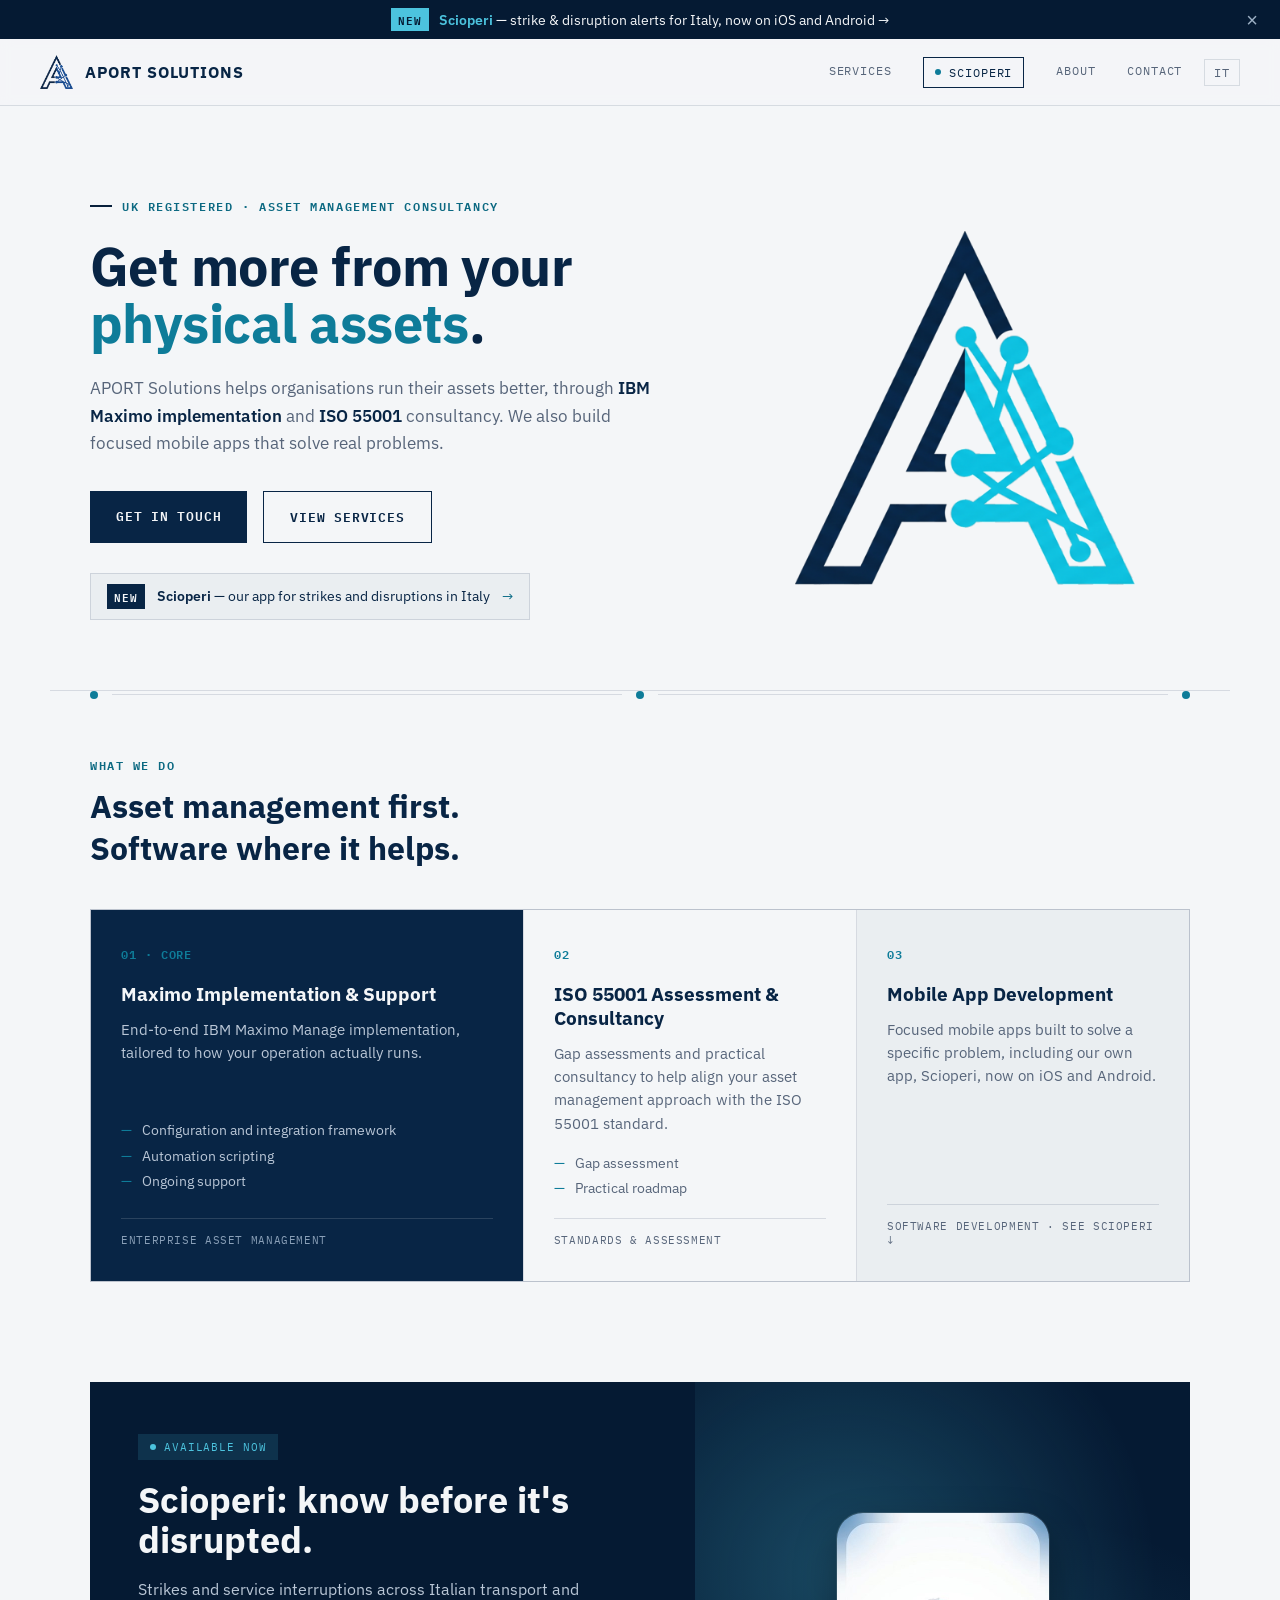
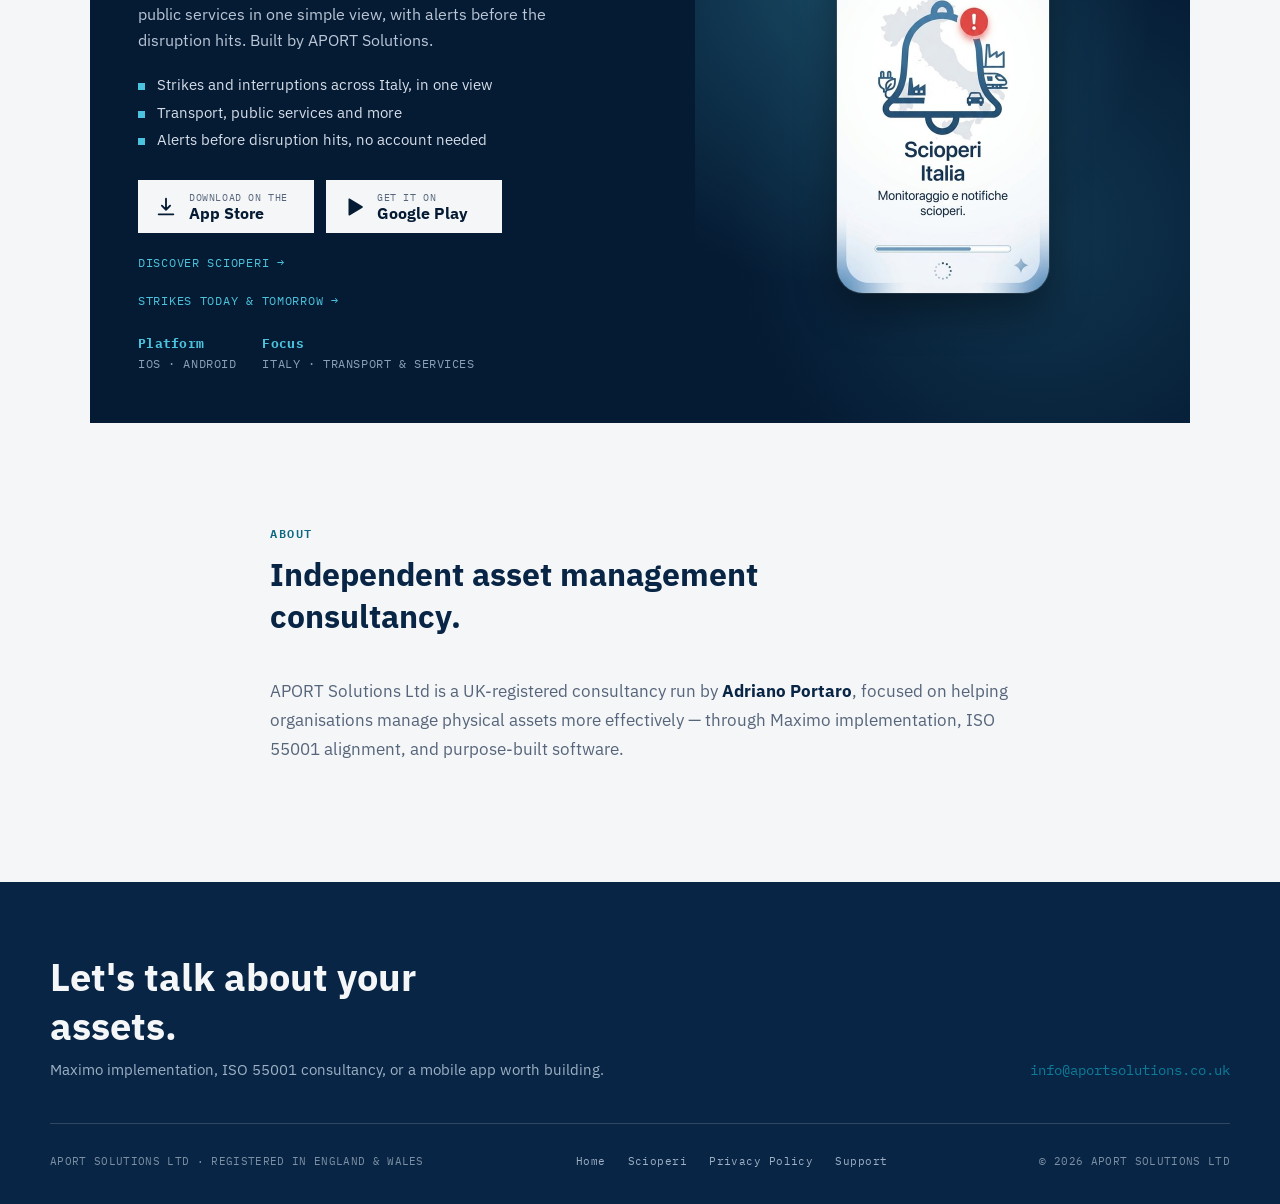
==== commit 458c6438: "Add 'Scioperi oggi e domani' pages (IT/EN) and links to them Static pages that fetch today's and tom" ====
--- a/index.html
+++ b/index.html
@@ -114,6 +114,7 @@
         </a>
       </div>
       <a class="link-quiet" href="scioperi.html">Discover Scioperi &rarr;</a>
+      <br><a class="link-quiet" href="scioperi-oggi-en.html">Strikes today &amp; tomorrow &rarr;</a>
       <div class="scioperi-meta"><div><b>Platform</b>iOS &middot; Android</div><div><b>Focus</b>Italy &middot; Transport &amp; Services</div></div>
     </div>
     <div class="scioperi-visual">
